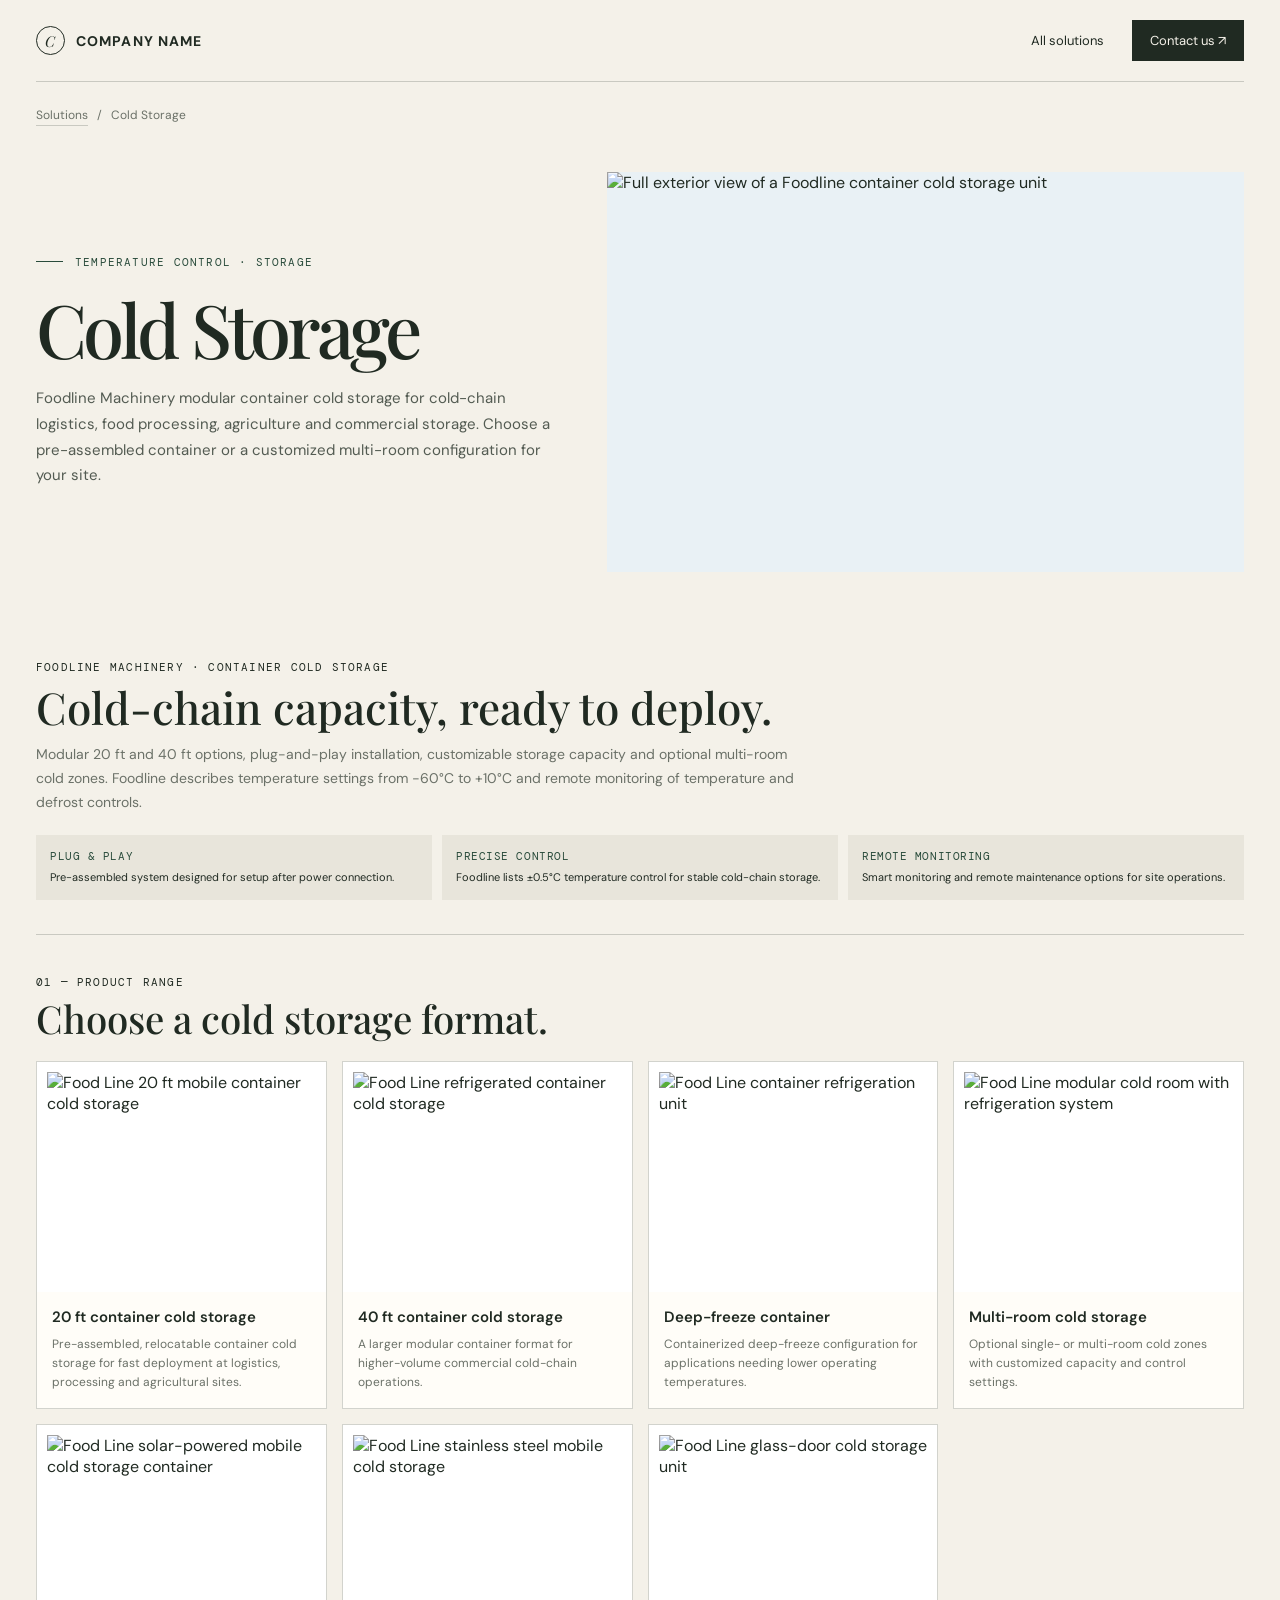
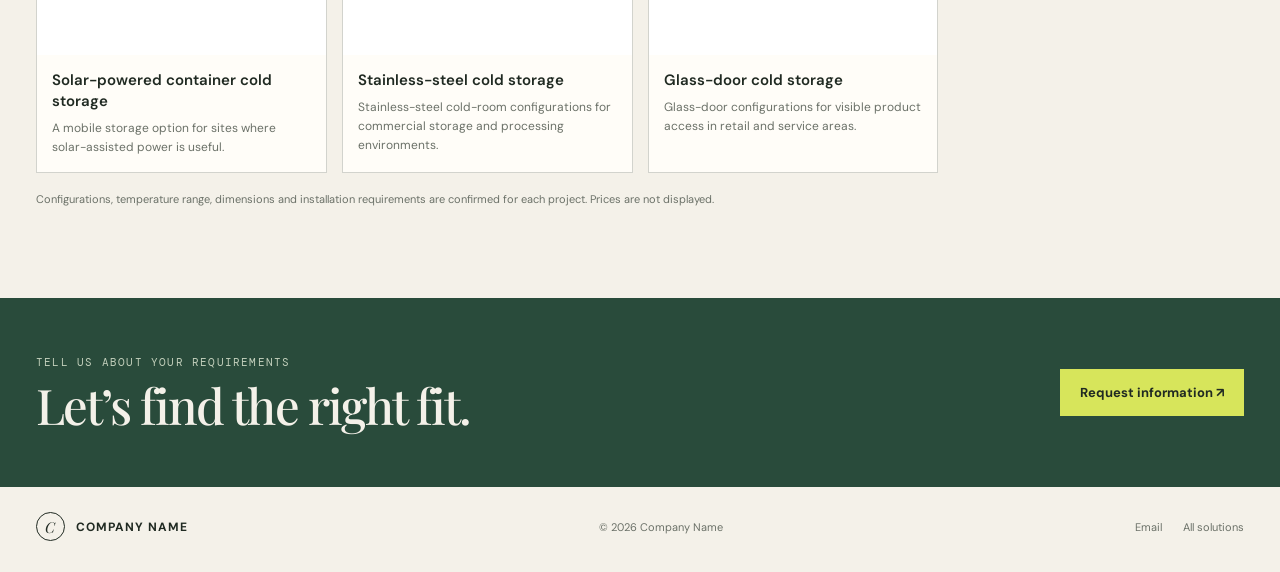
==== cold-storage.html @ f1d3298c "Publish services showcase site" ====
<!doctype html>
<html lang="en"><head><meta charset="utf-8"><meta name="viewport" content="width=device-width, initial-scale=1"><meta name="theme-color" content="#f4f1e9"><meta name="description" content="Cold Storage — Company Name."><title>Cold Storage — Company Name</title><link rel="preconnect" href="https://fonts.googleapis.com"><link rel="preconnect" href="https://fonts.gstatic.com" crossorigin><link href="https://fonts.googleapis.com/css2?family=DM+Mono:wght@400;500&family=DM+Sans:wght@400;500;600;700&family=Playfair+Display:ital,wght@0,500;0,600;1,500&display=swap" rel="stylesheet"><link rel="stylesheet" href="assets/site.css"><style>.cold-catalog{padding:8px 0 78px}.cold-intro{padding:18px 0 34px;border-bottom:1px solid var(--line)}.cold-intro h2{font:500 clamp(30px,3.5vw,44px)/1.1 var(--serif);margin:9px 0 12px}.cold-intro p{max-width:760px;font-size:14px;line-height:1.7;color:var(--muted);margin:0}.cold-features{display:grid;grid-template-columns:repeat(3,minmax(0,1fr));gap:10px;margin-top:20px}.cold-feature{background:#e8e5db;padding:14px;font-size:11px;line-height:1.55}.cold-feature strong{display:block;color:var(--green);font:11px var(--mono);letter-spacing:.05em;margin-bottom:6px}.cold-product-grid{display:grid;grid-template-columns:repeat(auto-fit,minmax(min(100%,250px),1fr));gap:15px;margin-top:22px}.cold-product{background:#fffdf8;border:1px solid var(--line);min-width:0;overflow:hidden}.cold-product img{display:block;width:100%;height:230px;object-fit:contain;padding:10px;background:#fff}.cold-product-copy{padding:15px}.cold-product h3{font:600 15px/1.4 var(--sans);margin:0 0 7px}.cold-product p{font-size:12px;line-height:1.6;color:var(--muted);margin:0}.cold-section-head{margin-top:40px}.cold-section-head h2{font:500 clamp(29px,3vw,40px)/1.1 var(--serif);margin:8px 0 0}.cold-note{font-size:11px;line-height:1.6;color:var(--muted);margin-top:18px}@media(max-width:760px){.cold-features{grid-template-columns:1fr}.cold-product-grid{grid-template-columns:repeat(2,minmax(0,1fr));gap:9px}.cold-product img{height:170px;padding:7px}.cold-product-copy{padding:10px}.cold-product h3{font-size:12px}.cold-product p{font-size:10px}}@media(max-width:390px){.cold-product-grid{grid-template-columns:1fr}.cold-product img{height:220px}}</style></head>
<body><header class="wrap topbar"><a class="brand" href="services.html"><span class="mark">C</span> Company Name</a><nav class="nav" aria-label="Main navigation"><a href="services.html#solutions">All solutions</a><a class="nav-cta" href="#contact">Contact us <span aria-hidden="true">↗</span></a></nav></header>
<main><div class="wrap breadcrumb"><a href="services.html#solutions">Solutions</a> &nbsp; / &nbsp; Cold Storage</div><section class="wrap hero"><div class="hero-copy"><div class="eyebrow mono">Temperature control · Storage</div><h1>Cold Storage</h1><p>Foodline Machinery modular container cold storage for cold-chain logistics, food processing, agriculture and commercial storage. Choose a pre-assembled container or a customized multi-room configuration for your site.</p></div><figure class="hero-image cold-storage-cover"><img src="https://www.foodlinecompany.com/uploadfile/202606/7aa28a1d95c6ade.webp" alt="Full exterior view of a Foodline container cold storage unit"></figure></section>
<section class="wrap cold-catalog"><section class="cold-intro"><div class="mono">Foodline Machinery · Container Cold Storage</div><h2>Cold-chain capacity, ready to deploy.</h2><p>Modular 20 ft and 40 ft options, plug-and-play installation, customizable storage capacity and optional multi-room cold zones. Foodline describes temperature settings from −60°C to +10°C and remote monitoring of temperature and defrost controls.</p><div class="cold-features"><div class="cold-feature"><strong>PLUG &amp; PLAY</strong>Pre-assembled system designed for setup after power connection.</div><div class="cold-feature"><strong>PRECISE CONTROL</strong>Foodline lists ±0.5°C temperature control for stable cold-chain storage.</div><div class="cold-feature"><strong>REMOTE MONITORING</strong>Smart monitoring and remote maintenance options for site operations.</div></div></section><section class="cold-section-head"><div class="mono">01 — Product range</div><h2>Choose a cold storage format.</h2></section><section class="cold-product-grid"><article class="cold-product"><img src="https://s.alicdn.com/@sc04/kf/H25639bb081f84e918c3d4fa679aabe7eg/Best-20ft-Mobile-Container-Solar-powered-Cold-Storage-Room-for-Fish-Meat-Vegetables-Ice-Storage-freezing-Equipment.jpg" alt="Food Line 20 ft mobile container cold storage" loading="lazy"><div class="cold-product-copy"><h3>20 ft container cold storage</h3><p>Pre-assembled, relocatable container cold storage for fast deployment at logistics, processing and agricultural sites.</p></div></article><article class="cold-product"><img src="https://s.alicdn.com/@sc04/kf/Sf76b5f9277cb416f9eb450a5716400c5O/Three-axle-Semi-trailer-Refrigerated-Truck-Side-sliding-Door-Refrigerated-Semi-trailer-Refrigerated-Trailers.jpg" alt="Food Line refrigerated container cold storage" loading="lazy"><div class="cold-product-copy"><h3>40 ft container cold storage</h3><p>A larger modular container format for higher-volume commercial cold-chain operations.</p></div></article><article class="cold-product"><img src="https://s.alicdn.com/@sc04/kf/He737c92656ce42fcad3e336edec739c5S/Cold-Storage-Room-for-Vegetable-and-Fruits-Supplier-Cold-Refrigeration-Freezer-Cooler-Price-Scallops-and-Fish-Fillet-Storage.jpg" alt="Food Line container refrigeration unit" loading="lazy"><div class="cold-product-copy"><h3>Deep-freeze container</h3><p>Containerized deep-freeze configuration for applications needing lower operating temperatures.</p></div></article><article class="cold-product"><img src="https://image.made-in-china.com/2f0j00ZBweLMnrpJbU/Commercial-Kitchen-Refrigerated-Cold-Room-for-Restaurant-Hotel-Use-Preservation-Cold-Room.webp" alt="Food Line modular cold room with refrigeration system" loading="lazy"><div class="cold-product-copy"><h3>Multi-room cold storage</h3><p>Optional single- or multi-room cold zones with customized capacity and control settings.</p></div></article><article class="cold-product"><img src="https://s.alicdn.com/@sc04/kf/H4be62ec6515447659d01e5286f500a234/Mini-Cold-Room-Storage-for-Tomatoes-on-Farm-Cooling-Mini-Cold-Room-Storage-for-Tomatoes-Drinks.jpg" alt="Food Line solar-powered mobile cold storage container" loading="lazy"><div class="cold-product-copy"><h3>Solar-powered container cold storage</h3><p>A mobile storage option for sites where solar-assisted power is useful.</p></div></article><article class="cold-product"><img src="https://s.alicdn.com/@sc04/kf/Hb106d6638d1f4157a41a22f40e947ba2a/Freezer-Container-20Ft-Cold-Storage-Room-for-Fish-Cold-Storage-Room-Price.jpg" alt="Food Line stainless steel mobile cold storage" loading="lazy"><div class="cold-product-copy"><h3>Stainless-steel cold storage</h3><p>Stainless-steel cold-room configurations for commercial storage and processing environments.</p></div></article><article class="cold-product"><img src="https://s.alicdn.com/@sc04/kf/Hcafb475a878040ad86badc2999f6ae04Y/Mini-Cold-Storage-Room-Meat-Storage-Cold-Room-Cold-Room-Storage-Fish-Cold-Room-for-Ice-Storage.jpg" alt="Food Line glass-door cold storage unit" loading="lazy"><div class="cold-product-copy"><h3>Glass-door cold storage</h3><p>Glass-door configurations for visible product access in retail and service areas.</p></div></article></section><p class="cold-note">Configurations, temperature range, dimensions and installation requirements are confirmed for each project. Prices are not displayed.</p></section>
<section class="contact" id="contact"><div class="wrap contact-inner"><div><div class="mono">Tell us about your requirements</div><h2>Let’s find the right fit.</h2></div><a class="contact-link" href="mailto:hello@example.com?subject=Cold%20Storage">Request information ↗</a></div></section></main>
<footer class="wrap footer"><a class="brand" href="services.html"><span class="mark">C</span> Company Name</a><span>© 2026 Company Name</span><div class="footer-links"><a href="mailto:hello@example.com">Email</a><a href="services.html#solutions">All solutions</a></div></footer></body></html>
---- assets/site.css ----
:root{--paper:#f4f1e9;--ink:#202a22;--muted:#6b7168;--green:#294b3b;--lime:#d7e55b;--line:rgba(32,42,34,.2);--serif:'Playfair Display',Georgia,serif;--sans:'DM Sans',Arial,sans-serif;--mono:'DM Mono',monospace}
    *{box-sizing:border-box}html{scroll-behavior:smooth}body{margin:0;background:var(--paper);color:var(--ink);font-family:var(--sans);-webkit-font-smoothing:antialiased}a{color:inherit;text-decoration:none}.wrap{width:min(1240px,calc(100% - 72px));margin:auto}.mono{font:11px var(--mono);letter-spacing:.11em;text-transform:uppercase}.topbar{height:82px;display:flex;align-items:center;justify-content:space-between;border-bottom:1px solid var(--line)}.brand{display:flex;align-items:center;gap:11px;font-size:14px;font-weight:700;letter-spacing:.08em;text-transform:uppercase}.mark{width:29px;height:29px;border:1px solid var(--ink);border-radius:50%;display:grid;place-items:center;font:15px var(--serif);font-style:italic}.nav{display:flex;gap:28px;align-items:center;font-size:13px}.nav a:hover{opacity:.62}.nav-cta{background:var(--ink);color:var(--paper);padding:12px 18px}.breadcrumb{padding:25px 0 0;font-size:12px;color:var(--muted)}.breadcrumb a{border-bottom:1px solid var(--line);padding-bottom:2px}.hero{display:grid;grid-template-columns:.9fr 1.1fr;gap:50px;align-items:center;padding:49px 0 62px}.hero-copy{max-width:530px}.eyebrow{display:flex;gap:12px;align-items:center;color:var(--green);margin-bottom:23px}.eyebrow:before{content:'';height:1px;width:27px;background:currentColor}.hero h1{font:500 clamp(44px,5.8vw,74px)/1 var(--serif);letter-spacing:-.05em;margin:0}.hero h1 em{color:var(--green);font-weight:500}.hero-copy p{font-size:15px;line-height:1.72;color:#535b52;margin:20px 0 0}.hero-image{margin:0;height:400px;overflow:hidden;position:relative;background:#d8d6c8}.hero-image img{width:100%;height:100%;object-fit:cover;display:block}.hero-image figcaption{position:absolute;right:13px;bottom:13px;background:rgba(32,42,34,.82);color:white;padding:8px 10px;font:10px var(--mono);letter-spacing:.07em;text-transform:uppercase}.range{padding:10px 0 85px}.range-head{display:flex;justify-content:space-between;align-items:end;border-bottom:1px solid var(--ink);padding-bottom:23px}.range-head h2{font:500 clamp(32px,4vw,50px)/1 var(--serif);letter-spacing:-.04em;margin:11px 0 0}.range-head p{font-size:13px;color:var(--muted);max-width:250px;line-height:1.55;margin:0 0 3px}.range-grid{display:grid;grid-template-columns:repeat(2,minmax(0,1fr));gap:18px;margin-top:22px}.range-card{background:#e8e5db;min-width:0}.range-card figure{height:280px;margin:0;overflow:hidden;background:#dedecf;position:relative}.range-card img{display:block;width:100%;height:100%;object-fit:cover;transition:transform .6s}.range-card:hover img{transform:scale(1.025)}.image-label{position:absolute;left:13px;bottom:13px;background:rgba(32,42,34,.82);color:white;padding:8px 10px;font:10px var(--mono);letter-spacing:.07em;text-transform:uppercase}.range-copy{padding:21px 23px 22px}.range-kicker{color:var(--green)}.range-copy h3{font:500 27px/1.1 var(--serif);margin:12px 0 8px;letter-spacing:-.025em}.range-copy>p{font-size:13px;line-height:1.55;color:var(--muted);margin:0 0 15px}.range-card details{border-top:1px solid var(--line);padding-top:13px}.range-card summary{list-style:none;cursor:pointer;display:flex;align-items:center;justify-content:space-between;font-size:12px;font-weight:700}.range-card summary::-webkit-details-marker{display:none}.range-card summary:after{content:'+';font:20px var(--sans);color:var(--green)}.range-card details[open] summary:after{content:'−'}.range-card ul{margin:15px 0 0;padding:0;list-style:none;display:grid;gap:9px}.range-card li{font-size:13px;line-height:1.5;color:#535b52;padding-left:15px;position:relative}.range-card li:before{content:'↗';position:absolute;left:0;color:#718e75;font-size:11px}.image-note{font-size:11px;line-height:1.5;color:var(--muted);margin:21px 0 0}.contact{background:var(--green);color:var(--paper);padding:57px 0}.contact-inner{display:flex;align-items:center;justify-content:space-between;gap:32px}.contact h2{font:500 clamp(32px,4vw,49px)/1.05 var(--serif);margin:10px 0 0;letter-spacing:-.04em}.contact .mono{color:#c2cfbb}.contact-link{background:var(--lime);color:var(--ink);padding:15px 20px;font-size:13px;font-weight:700;white-space:nowrap}.footer{padding:25px 0 31px;display:flex;justify-content:space-between;gap:20px;align-items:center;color:var(--muted);font-size:11px}.footer .brand{color:var(--ink);font-size:12px}.footer-links{display:flex;gap:21px}.footer-links a:hover{color:var(--ink)}
    @media(max-width:760px){.wrap{width:min(100% - 40px,600px)}.topbar{height:70px}.nav{gap:12px}.nav a:first-child{display:none}.nav-cta{padding:10px 12px}.breadcrumb{padding-top:19px}.hero{grid-template-columns:1fr;gap:25px;padding:37px 0 43px}.hero h1{font-size:clamp(44px,11vw,67px)}.hero-image{height:280px}.range{padding-bottom:60px}.range-head{align-items:start;gap:15px;flex-direction:column}.range-grid{grid-template-columns:1fr;gap:14px}.range-card figure{height:250px}.range-copy{padding:19px}.contact-inner{align-items:start;flex-direction:column}.footer{align-items:start;flex-wrap:wrap}.footer-links{order:3;width:100%;padding-top:6px}}
    @media(prefers-reduced-motion:reduce){html{scroll-behavior:auto}*{transition:none!important}}
  
.home-hero{grid-template-columns:1.12fr .88fr;padding-top:76px;padding-bottom:67px}.home-hero .hero-copy{max-width:690px}.home-hero h1{font-size:clamp(48px,6.3vw,84px)}.home-note{background:var(--green);color:var(--paper);padding:31px 34px;min-height:235px;display:flex;flex-direction:column;justify-content:space-between}.home-note .mono{color:#c2cfbb}.home-note p{font:500 clamp(25px,3vw,38px)/1.15 var(--serif);margin:29px 0 0;letter-spacing:-.025em}.home-solutions{padding-top:4px}.solution-grid{display:grid;grid-template-columns:repeat(3,minmax(0,1fr));gap:16px;margin-top:22px}.solution-card{background:#e8e5db;display:flex;flex-direction:column;min-width:0;transition:transform .2s,background .2s}.solution-card:hover{transform:translateY(-2px);background:#e0dfd4}.solution-card figure{height:210px;margin:0;overflow:hidden;position:relative;background:#d8d6c8}.solution-card img{width:100%;height:100%;object-fit:cover;display:block;transition:transform .5s}.solution-card:hover img{transform:scale(1.025)}.solution-card figcaption{position:absolute;left:12px;bottom:12px;background:rgba(32,42,34,.82);color:white;padding:8px 10px;font:10px var(--mono);letter-spacing:.07em;text-transform:uppercase}.solution-copy{padding:19px 20px 21px}.solution-copy .mono{color:var(--green)}.solution-copy h3{font:500 24px/1.1 var(--serif);margin:11px 0 8px;letter-spacing:-.02em}.solution-copy p{font-size:13px;line-height:1.55;color:var(--muted);margin:0}.solution-link{margin-top:15px;display:inline-flex;gap:8px;font-size:12px;font-weight:700}.solution-link span{font-size:16px}.home-footer-note{font-size:11px;color:var(--muted);line-height:1.5;margin-top:17px}.detail-grid{display:grid;grid-template-columns:repeat(2,minmax(0,1fr));gap:16px;margin-top:22px}.detail-card{background:#e8e5db;padding:24px;min-width:0}.detail-card .mono{color:var(--green)}.detail-card h3{font:500 27px/1.1 var(--serif);margin:14px 0 9px;letter-spacing:-.02em}.detail-card>p{font-size:13px;line-height:1.6;color:var(--muted);margin:0 0 16px}.detail-card details{border-top:1px solid var(--line);padding-top:13px}.detail-card summary{list-style:none;cursor:pointer;display:flex;align-items:center;justify-content:space-between;font-size:12px;font-weight:700}.detail-card summary::-webkit-details-marker{display:none}.detail-card summary:after{content:'+';font:20px var(--sans);color:var(--green)}.detail-card details[open] summary:after{content:'−'}.detail-card ul{margin:14px 0 0;padding:0;list-style:none;display:grid;gap:8px}.detail-card li{font-size:13px;line-height:1.5;color:#535b52;padding-left:15px;position:relative}.detail-card li:before{content:'↗';position:absolute;left:0;color:#718e75;font-size:11px}.subpage-note{font-size:11px;color:var(--muted);line-height:1.5;margin:18px 0 0}
@media(max-width:760px){.home-hero{grid-template-columns:1fr;gap:25px;padding:48px 0}.home-note{min-height:180px;padding:24px}.home-note p{margin-top:18px}.solution-grid,.detail-grid{grid-template-columns:1fr;gap:13px}.solution-card figure{height:220px}.detail-card{padding:20px}}

.product-collection{margin-top:20px;border-top:1px solid var(--line);padding-top:14px}.product-collection>summary,.product-subgroup>summary{cursor:pointer;list-style:none;font-size:12px;font-weight:700;display:flex;justify-content:space-between;gap:12px;align-items:center}.product-collection>summary::-webkit-details-marker,.product-subgroup>summary::-webkit-details-marker{display:none}.product-collection>summary:after,.product-subgroup>summary:after{content:'+';font-size:17px;font-weight:400;color:var(--green)}.product-collection[open]>summary:after,.product-subgroup[open]>summary:after{content:'−'}.product-subgroups{padding-top:10px}.product-subgroup{border-top:1px solid var(--line);padding:12px 0}.product-subgroup summary span{margin-left:auto;color:var(--muted);font-size:10px;font-weight:500}.product-gallery{display:grid;grid-template-columns:repeat(auto-fill,minmax(128px,1fr));gap:10px;padding:14px 0 4px}.product-tile{display:flex;flex-direction:column;gap:6px;background:#fffdf8;border:1px solid var(--line);padding:8px;min-width:0}.product-tile img{width:100%;aspect-ratio:1/1;object-fit:contain;background:#fff;mix-blend-mode:multiply}.product-tile span{font-size:10px;line-height:1.35;font-weight:700}.product-tile small{font-size:9px;color:var(--muted)}.supplier-credit{font-size:10px;line-height:1.6;color:var(--muted);margin:12px 0 0}.supplier-credit a{text-decoration:underline}.detail-card>details:not(.product-collection){display:none!important}@media(max-width:600px){.product-gallery{grid-template-columns:repeat(2,minmax(0,1fr))}.product-tile{padding:6px}}

.hotel-range-details{margin-top:18px;border-top:1px solid var(--line);padding-top:12px}.hotel-range-details>summary{cursor:pointer;list-style:none;font-size:12px;font-weight:700;display:flex;justify-content:space-between;align-items:center;gap:12px}.hotel-range-details>summary::-webkit-details-marker{display:none}.hotel-range-details>summary:after{content:'+';font-size:18px;font-weight:400;color:var(--green)}.hotel-range-details[open]>summary:after{content:'−'}.hotel-product-grid{display:grid;grid-template-columns:repeat(2,minmax(0,1fr));gap:12px;margin-top:14px}.hotel-product{background:#fffdf8;border:1px solid var(--line);min-width:0}.hotel-product-image{display:block;width:100%;height:180px;object-fit:cover;background-color:#f5f1e9}.hotel-product-image.contact-crop{background-image:var(--contact-image);background-size:300% 200%;background-position:var(--crop-x) var(--crop-y);background-repeat:no-repeat}.hotel-product-copy{padding:12px}.hotel-product-copy h4{font:600 14px/1.3 var(--sans);margin:0 0 6px}.hotel-product-copy p{font-size:11px;line-height:1.55;color:var(--muted);margin:0 0 8px}.hotel-product-copy small{display:block;font-size:9px;color:var(--muted)}.hotel-product-source{display:inline-block;margin-top:7px;font-size:10px;text-decoration:underline;color:var(--green)}@media(max-width:680px){.hotel-product-grid{grid-template-columns:1fr}.hotel-product-image{height:210px}}

.hotel-catalog .range-head{margin-bottom:24px}.hotel-catalog-grid{display:grid;gap:18px}.hotel-catalog-grid--furniture{grid-template-columns:repeat(2,minmax(0,1fr))}.hotel-catalog-grid--supplies{grid-template-columns:repeat(4,minmax(0,1fr))}.hotel-catalog-grid--other{grid-template-columns:repeat(3,minmax(0,1fr))}.hotel-subhead{margin-top:68px}.hotel-catalog-card{background:#fffdf8;border:1px solid var(--line);min-width:0}.hotel-card-photos{display:grid;grid-template-columns:repeat(auto-fit,minmax(0,1fr));gap:1px;background:var(--line)}.hotel-photo{margin:0;min-width:0;background:#f8f6f0;display:flex;flex-direction:column}.hotel-photo-img{width:100%;height:230px;display:block;object-fit:contain;background:#fff}.hotel-photo-scene{object-fit:cover}.hotel-photo figcaption{font-size:9px;color:var(--muted);padding:6px 9px;background:#fffdf8}.hotel-photo figcaption a{text-decoration:underline}.hotel-catalog-copy{padding:17px}.hotel-catalog-copy h3{font:500 20px/1.15 var(--serif);margin:0 0 8px}.hotel-catalog-copy p{font-size:12px;line-height:1.6;color:var(--muted);margin:0}.hotel-catalog-grid--supplies .hotel-photo-img{height:200px}.hotel-catalog-grid--other .hotel-photo-img{height:220px}.hotel-catalog-grid--other .hotel-card-photos{grid-template-columns:repeat(auto-fit,minmax(0,1fr))}@media(max-width:900px){.hotel-catalog-grid--supplies{grid-template-columns:repeat(2,minmax(0,1fr))}.hotel-catalog-grid--other{grid-template-columns:repeat(2,minmax(0,1fr))}}@media(max-width:620px){.hotel-catalog-grid--furniture,.hotel-catalog-grid--supplies,.hotel-catalog-grid--other{grid-template-columns:1fr}.hotel-subhead{margin-top:48px}.hotel-photo-img{height:240px}.hotel-catalog-copy{padding:15px}}

.hotel-catalog-grid--other .hotel-photo-img{height:200px}.hotel-catalog-grid--other .hotel-card-photos{grid-template-columns:repeat(2,minmax(0,1fr))}.hotel-catalog-grid--other .hotel-photo:only-child{grid-column:1/-1}.hotel-catalog-grid--other .hotel-photo:only-child .hotel-photo-img{height:260px}

.hotel-range-product-grid{display:grid;grid-template-columns:repeat(2,minmax(0,1fr));gap:10px;padding-top:13px}.hotel-range-item{border:1px solid var(--line);background:#fffdf8;min-width:0}.hotel-item-photo{display:block;width:100%;height:165px;object-fit:contain;background:#fff}.hotel-item-photo--scene{object-fit:cover}.hotel-range-item-copy{padding:10px}.hotel-range-item-copy h4{font:600 12px/1.35 var(--sans);margin:0 0 5px}.hotel-range-item-copy p{font-size:10px;line-height:1.5;color:var(--muted);margin:0 0 7px}.hotel-range-item-copy a,.product-source-note{font-size:9px;color:var(--green);text-decoration:underline}.product-source-note{margin:10px 0 0;color:var(--muted);text-decoration:none}.hotel-range-details{margin-top:14px;border-top:1px solid var(--line);padding-top:11px}.hotel-range-details>summary{cursor:pointer;list-style:none;font-size:11px;font-weight:700;display:flex;justify-content:space-between;align-items:center}.hotel-range-details>summary::-webkit-details-marker{display:none}.hotel-range-details>summary:after{content:'+';font-size:17px;font-weight:400;color:var(--green)}.hotel-range-details[open]>summary:after{content:'−'}@media(max-width:600px){.hotel-range-product-grid{grid-template-columns:1fr}.hotel-item-photo{height:220px}}

/* Hotel page refinements: consistent image framing and safe text wrapping. */
.hotel-range-product-grid{grid-template-columns:repeat(auto-fit,minmax(min(100%,230px),1fr));gap:14px;align-items:stretch}
.hotel-range-item{display:flex;flex-direction:column;overflow:hidden;border-radius:2px}
.hotel-item-photo{height:190px;object-fit:contain;object-position:center;background:#f8f7f3;padding:10px}
.hotel-item-photo--scene{object-fit:cover;padding:0;object-position:center}
.hotel-range-item-copy{flex:1;padding:14px;min-width:0;overflow-wrap:anywhere}
.hotel-range-item-copy h4{font-size:13px;line-height:1.4;overflow-wrap:anywhere;hyphens:auto}
.hotel-range-item-copy p{font-size:11px;line-height:1.6}
.hotel-range-item-copy a{display:inline-block;line-height:1.5;overflow-wrap:anywhere}
.hotel-range-details>summary{min-width:0;line-height:1.5;gap:10px;overflow-wrap:anywhere}
.range-copy h3,.range-copy>p{overflow-wrap:anywhere}
.range-card figure>img{object-position:center}
@media(max-width:600px){.hotel-range-product-grid{grid-template-columns:repeat(2,minmax(0,1fr));gap:9px}.hotel-item-photo{height:150px;padding:7px}.hotel-item-photo--scene{padding:0}.hotel-range-item-copy{padding:10px}.hotel-range-item-copy h4{font-size:12px}.hotel-range-item-copy p{font-size:10px}.hotel-range-item-copy a{font-size:9px}}
@media(max-width:390px){.hotel-range-product-grid{grid-template-columns:1fr}.hotel-item-photo{height:210px}}

.category-link{display:flex;justify-content:space-between;align-items:center;border-top:1px solid var(--line);padding-top:13px;font-size:12px;font-weight:700;color:var(--green)}.category-link span{font-size:17px;font-weight:400}.category-link:hover{text-decoration:underline}

/* Intelligent vending category page */
.vending-hero{padding-top:44px;padding-bottom:44px}.vending-hero-layout{display:grid;grid-template-columns:1fr .9fr;gap:48px;align-items:center;margin-top:30px}.vending-hero h1{font:500 clamp(42px,6vw,76px)/.99 var(--serif);letter-spacing:-.035em;margin:14px 0 20px}.vending-hero h1 em{color:var(--green)}.vending-hero-layout>div>p{max-width:560px;color:var(--muted);line-height:1.75}.vending-hero-image{margin:0;background:#fff;border:1px solid var(--line);padding:12px}.vending-hero-image img{display:block;width:100%;height:350px;object-fit:contain;background:#f8f7f3}.vending-hero-image figcaption{font-size:10px;color:var(--muted);padding:10px 4px 2px}.vending-catalog{padding-top:48px;padding-bottom:80px}.vending-grid{display:grid;grid-template-columns:repeat(3,minmax(0,1fr));gap:18px}.vending-card{min-width:0;background:#fffdf8;border:1px solid var(--line);display:flex;flex-direction:column}.vending-card figure{margin:0;background:#f8f7f3;border-bottom:1px solid var(--line);padding:12px}.vending-card figure img{width:100%;height:245px;display:block;object-fit:contain;background:#fff}.vending-copy{padding:18px;flex:1}.vending-copy .mono{color:var(--green);font-size:9px;letter-spacing:.08em}.vending-copy h3{font:500 22px/1.15 var(--serif);margin:10px 0}.vending-copy p,.vending-copy li{font-size:12px;line-height:1.65;color:var(--muted)}.vending-copy p{margin:0}.vending-copy ul{padding-left:18px;margin:10px 0 0}.vending-note{margin-top:22px;color:var(--muted);font-size:11px}@media(max-width:900px){.vending-grid{grid-template-columns:repeat(2,minmax(0,1fr))}.vending-hero-layout{gap:26px}}@media(max-width:620px){.vending-hero-layout{grid-template-columns:1fr;gap:25px}.vending-hero-image img{height:260px}.vending-grid{grid-template-columns:1fr}.vending-card figure img{height:230px}.vending-catalog{padding-top:32px;padding-bottom:55px}}

/* Hide supplier logo blocks in Foodline product photography. */
.vending-hero-image,.vending-card figure{position:relative}
.vending-hero-image::after,.vending-card:nth-child(3) figure::after,.vending-card:nth-child(4) figure::after,.vending-card:nth-child(5) figure::after{content:"";position:absolute;z-index:2;top:10px;left:10px;width:142px;height:52px;background:#fff;pointer-events:none}
@media(max-width:620px){.vending-hero-image::after,.vending-card:nth-child(3) figure::after,.vending-card:nth-child(4) figure::after,.vending-card:nth-child(5) figure::after{width:125px;height:44px}}

/* Cover the flower-vending supplier mark in both the catalogue and home category tile. */
.vending-card:nth-child(3) figure::after{left:10px;top:10px;width:190px;height:66px}
.solution-card[href="intelligent-vending.html"] figure{position:relative}
.solution-card[href="intelligent-vending.html"] figure::after{content:"";position:absolute;z-index:2;left:10px;top:10px;width:165px;height:58px;background:#fff;pointer-events:none}

/* The supplied dog-wash photo is clean; remove logo masks from its hero and overview tile. */
.vending-hero-image::after,.solution-card[href="intelligent-vending.html"] figure::after{display:none}

/* Keep the complete Foodline cold-storage container visible in both covers. */
.cold-storage-cover{height:400px;background:#e9f1f5}
.cold-storage-cover img{object-fit:contain;background:#e9f1f5}
.solution-card[href="cold-storage.html"] figure{background:#e9f1f5}
.solution-card[href="cold-storage.html"] img{object-fit:contain}
@media(max-width:760px){.cold-storage-cover{height:280px}}


/* Hotel product sheets are rendered as nested image elements for dependable local display. */
.hotel-item-photo.hotel-generated-photo{position:relative;display:block;box-sizing:border-box;width:100%;height:auto!important;aspect-ratio:1;flex:0 0 auto;overflow:hidden;object-fit:initial;padding:0!important;background-color:#f5f2ec}
.hotel-generated-photo--furniture{aspect-ratio:3/2}
.hotel-generated-photo--room{aspect-ratio:2/1}
.hotel-sheet-crop{position:absolute!important;display:block!important;max-width:none!important;object-fit:fill!important;margin:0!important;padding:0!important}
.hotel-item-photo.hotel-accessory-photo{display:block;width:100%;height:auto!important;aspect-ratio:1;object-fit:cover;padding:0;background:#f5f2ec}
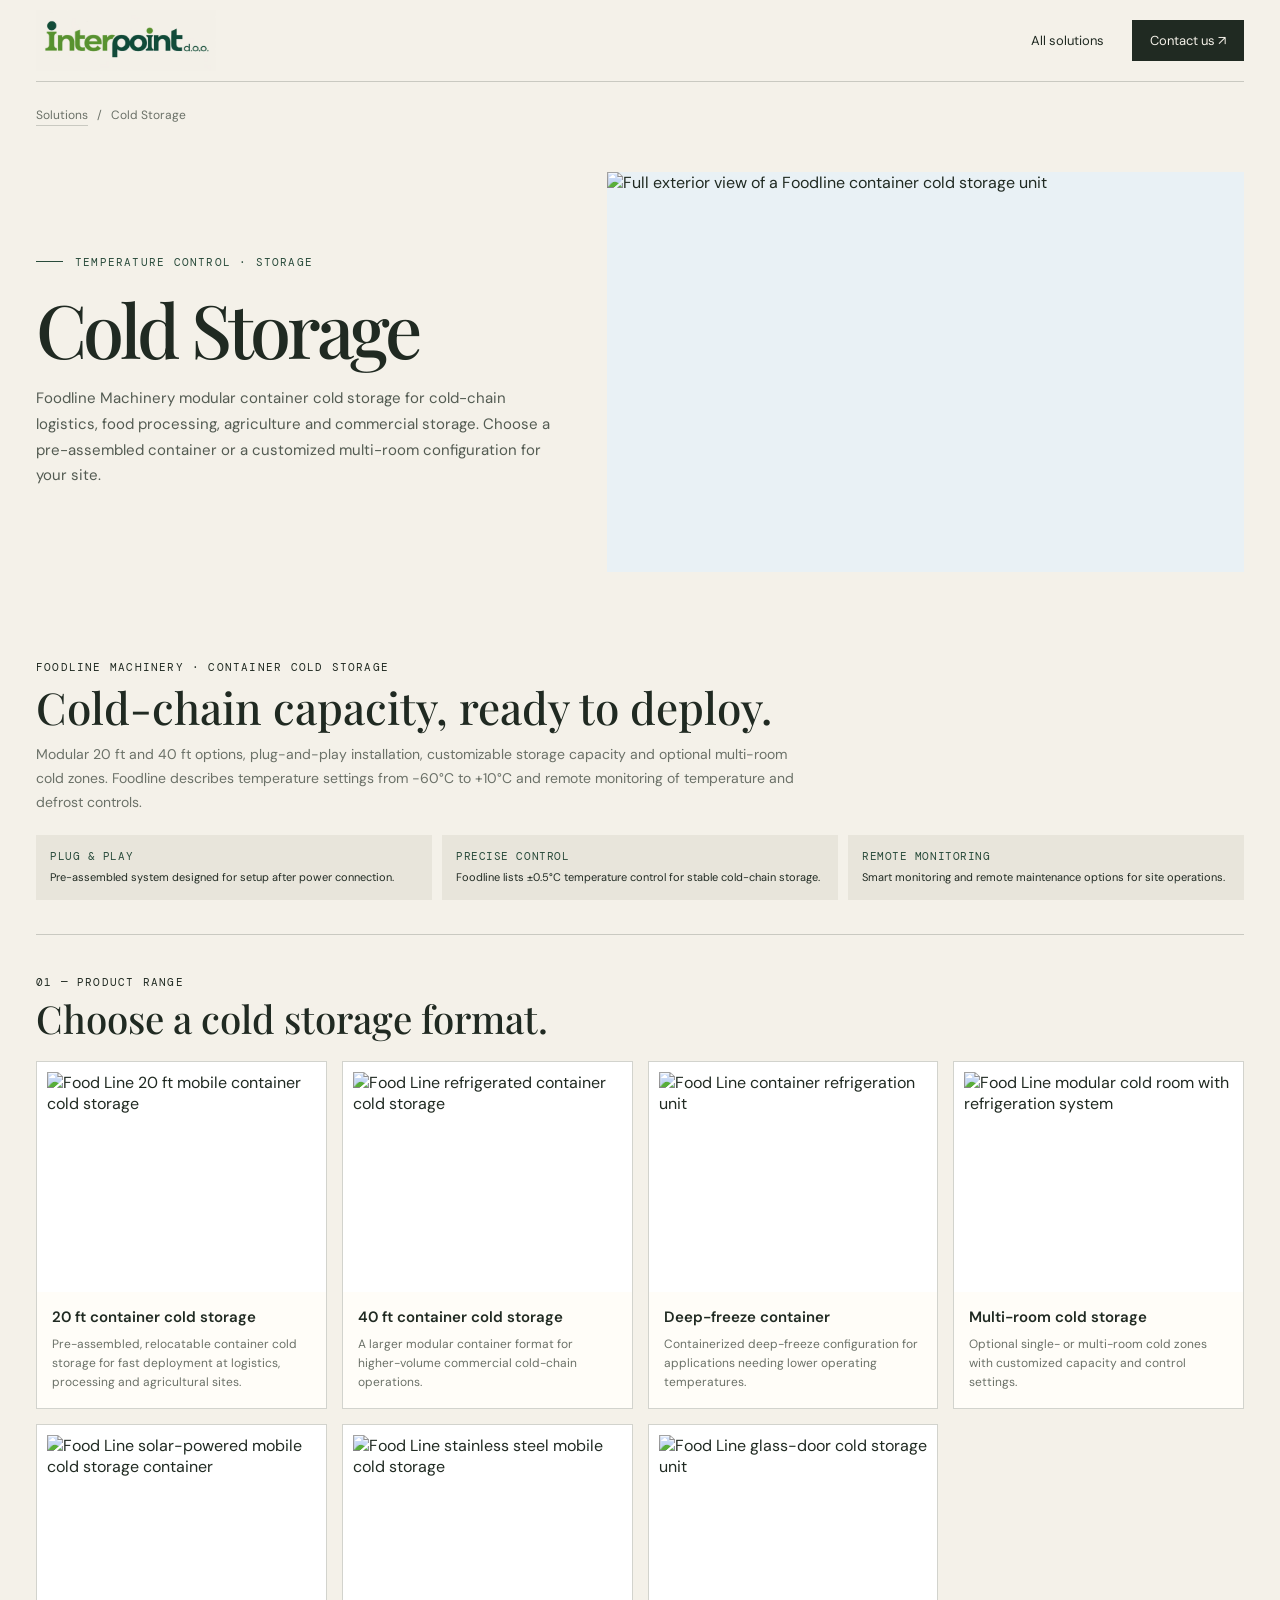
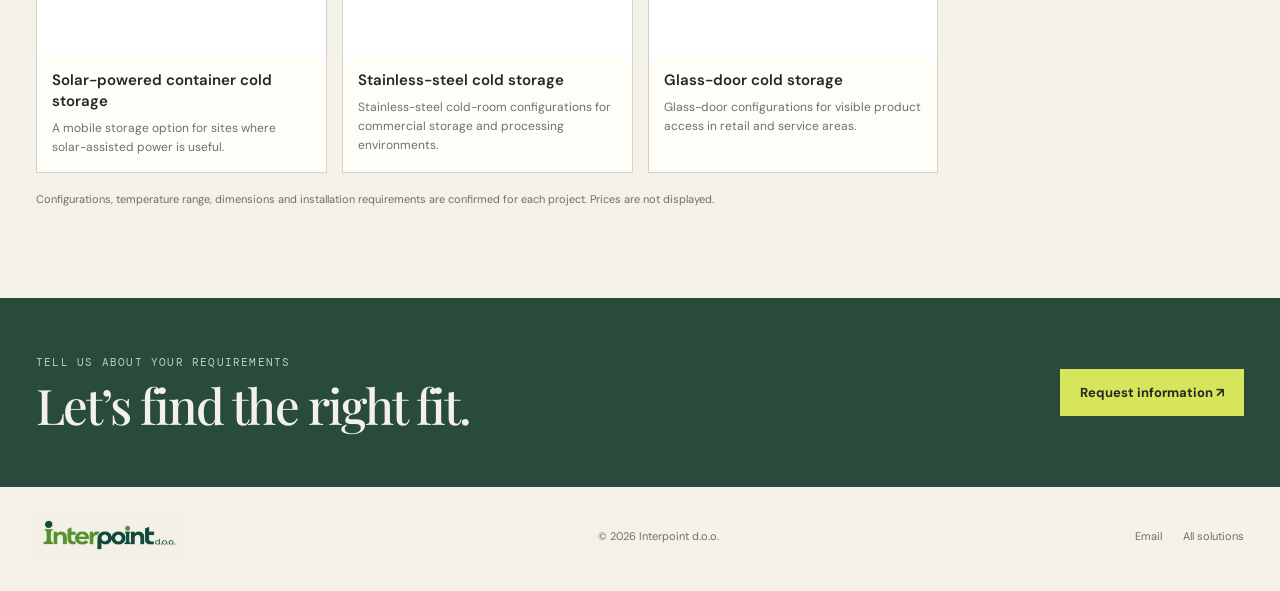
==== commit 17429ed5: "Add Interpoint logo to site" ====
--- a/cold-storage.html
+++ b/cold-storage.html
@@ -1,7 +1,7 @@
-<!doctype html>
-<html lang="en"><head><meta charset="utf-8"><meta name="viewport" content="width=device-width, initial-scale=1"><meta name="theme-color" content="#f4f1e9"><meta name="description" content="Cold Storage — Company Name."><title>Cold Storage — Company Name</title><link rel="preconnect" href="https://fonts.googleapis.com"><link rel="preconnect" href="https://fonts.gstatic.com" crossorigin><link href="https://fonts.googleapis.com/css2?family=DM+Mono:wght@400;500&family=DM+Sans:wght@400;500;600;700&family=Playfair+Display:ital,wght@0,500;0,600;1,500&display=swap" rel="stylesheet"><link rel="stylesheet" href="assets/site.css"><style>.cold-catalog{padding:8px 0 78px}.cold-intro{padding:18px 0 34px;border-bottom:1px solid var(--line)}.cold-intro h2{font:500 clamp(30px,3.5vw,44px)/1.1 var(--serif);margin:9px 0 12px}.cold-intro p{max-width:760px;font-size:14px;line-height:1.7;color:var(--muted);margin:0}.cold-features{display:grid;grid-template-columns:repeat(3,minmax(0,1fr));gap:10px;margin-top:20px}.cold-feature{background:#e8e5db;padding:14px;font-size:11px;line-height:1.55}.cold-feature strong{display:block;color:var(--green);font:11px var(--mono);letter-spacing:.05em;margin-bottom:6px}.cold-product-grid{display:grid;grid-template-columns:repeat(auto-fit,minmax(min(100%,250px),1fr));gap:15px;margin-top:22px}.cold-product{background:#fffdf8;border:1px solid var(--line);min-width:0;overflow:hidden}.cold-product img{display:block;width:100%;height:230px;object-fit:contain;padding:10px;background:#fff}.cold-product-copy{padding:15px}.cold-product h3{font:600 15px/1.4 var(--sans);margin:0 0 7px}.cold-product p{font-size:12px;line-height:1.6;color:var(--muted);margin:0}.cold-section-head{margin-top:40px}.cold-section-head h2{font:500 clamp(29px,3vw,40px)/1.1 var(--serif);margin:8px 0 0}.cold-note{font-size:11px;line-height:1.6;color:var(--muted);margin-top:18px}@media(max-width:760px){.cold-features{grid-template-columns:1fr}.cold-product-grid{grid-template-columns:repeat(2,minmax(0,1fr));gap:9px}.cold-product img{height:170px;padding:7px}.cold-product-copy{padding:10px}.cold-product h3{font-size:12px}.cold-product p{font-size:10px}}@media(max-width:390px){.cold-product-grid{grid-template-columns:1fr}.cold-product img{height:220px}}</style></head>
-<body><header class="wrap topbar"><a class="brand" href="services.html"><span class="mark">C</span> Company Name</a><nav class="nav" aria-label="Main navigation"><a href="services.html#solutions">All solutions</a><a class="nav-cta" href="#contact">Contact us <span aria-hidden="true">↗</span></a></nav></header>
-<main><div class="wrap breadcrumb"><a href="services.html#solutions">Solutions</a> &nbsp; / &nbsp; Cold Storage</div><section class="wrap hero"><div class="hero-copy"><div class="eyebrow mono">Temperature control · Storage</div><h1>Cold Storage</h1><p>Foodline Machinery modular container cold storage for cold-chain logistics, food processing, agriculture and commercial storage. Choose a pre-assembled container or a customized multi-room configuration for your site.</p></div><figure class="hero-image cold-storage-cover"><img src="https://www.foodlinecompany.com/uploadfile/202606/7aa28a1d95c6ade.webp" alt="Full exterior view of a Foodline container cold storage unit"></figure></section>
+<!doctype html>
+<html lang="en"><head><meta charset="utf-8"><meta name="viewport" content="width=device-width, initial-scale=1"><meta name="theme-color" content="#f4f1e9"><meta name="description" content="Cold Storage — Interpoint d.o.o."><title>Cold Storage — Interpoint d.o.o.</title><link rel="preconnect" href="https://fonts.googleapis.com"><link rel="preconnect" href="https://fonts.gstatic.com" crossorigin><link href="https://fonts.googleapis.com/css2?family=DM+Mono:wght@400;500&family=DM+Sans:wght@400;500;600;700&family=Playfair+Display:ital,wght@0,500;0,600;1,500&display=swap" rel="stylesheet"><link rel="stylesheet" href="assets/site.css"><style>.cold-catalog{padding:8px 0 78px}.cold-intro{padding:18px 0 34px;border-bottom:1px solid var(--line)}.cold-intro h2{font:500 clamp(30px,3.5vw,44px)/1.1 var(--serif);margin:9px 0 12px}.cold-intro p{max-width:760px;font-size:14px;line-height:1.7;color:var(--muted);margin:0}.cold-features{display:grid;grid-template-columns:repeat(3,minmax(0,1fr));gap:10px;margin-top:20px}.cold-feature{background:#e8e5db;padding:14px;font-size:11px;line-height:1.55}.cold-feature strong{display:block;color:var(--green);font:11px var(--mono);letter-spacing:.05em;margin-bottom:6px}.cold-product-grid{display:grid;grid-template-columns:repeat(auto-fit,minmax(min(100%,250px),1fr));gap:15px;margin-top:22px}.cold-product{background:#fffdf8;border:1px solid var(--line);min-width:0;overflow:hidden}.cold-product img{display:block;width:100%;height:230px;object-fit:contain;padding:10px;background:#fff}.cold-product-copy{padding:15px}.cold-product h3{font:600 15px/1.4 var(--sans);margin:0 0 7px}.cold-product p{font-size:12px;line-height:1.6;color:var(--muted);margin:0}.cold-section-head{margin-top:40px}.cold-section-head h2{font:500 clamp(29px,3vw,40px)/1.1 var(--serif);margin:8px 0 0}.cold-note{font-size:11px;line-height:1.6;color:var(--muted);margin-top:18px}@media(max-width:760px){.cold-features{grid-template-columns:1fr}.cold-product-grid{grid-template-columns:repeat(2,minmax(0,1fr));gap:9px}.cold-product img{height:170px;padding:7px}.cold-product-copy{padding:10px}.cold-product h3{font-size:12px}.cold-product p{font-size:10px}}@media(max-width:390px){.cold-product-grid{grid-template-columns:1fr}.cold-product img{height:220px}}</style></head>
+<body><header class="wrap topbar"><a class="brand" href="services.html" aria-label="Interpoint d.o.o. home"><img class="brand-logo" src="assets/interpoint-logo.jpg" alt="Interpoint d.o.o."></a><nav class="nav" aria-label="Main navigation"><a href="services.html#solutions">All solutions</a><a class="nav-cta" href="#contact">Contact us <span aria-hidden="true">↗</span></a></nav></header>
+<main><div class="wrap breadcrumb"><a href="services.html#solutions">Solutions</a> &nbsp; / &nbsp; Cold Storage</div><section class="wrap hero"><div class="hero-copy"><div class="eyebrow mono">Temperature control · Storage</div><h1>Cold Storage</h1><p>Foodline Machinery modular container cold storage for cold-chain logistics, food processing, agriculture and commercial storage. Choose a pre-assembled container or a customized multi-room configuration for your site.</p></div><figure class="hero-image cold-storage-cover"><img src="https://www.foodlinecompany.com/uploadfile/202606/7aa28a1d95c6ade.webp" alt="Full exterior view of a Foodline container cold storage unit"></figure></section>
 <section class="wrap cold-catalog"><section class="cold-intro"><div class="mono">Foodline Machinery · Container Cold Storage</div><h2>Cold-chain capacity, ready to deploy.</h2><p>Modular 20 ft and 40 ft options, plug-and-play installation, customizable storage capacity and optional multi-room cold zones. Foodline describes temperature settings from −60°C to +10°C and remote monitoring of temperature and defrost controls.</p><div class="cold-features"><div class="cold-feature"><strong>PLUG &amp; PLAY</strong>Pre-assembled system designed for setup after power connection.</div><div class="cold-feature"><strong>PRECISE CONTROL</strong>Foodline lists ±0.5°C temperature control for stable cold-chain storage.</div><div class="cold-feature"><strong>REMOTE MONITORING</strong>Smart monitoring and remote maintenance options for site operations.</div></div></section><section class="cold-section-head"><div class="mono">01 — Product range</div><h2>Choose a cold storage format.</h2></section><section class="cold-product-grid"><article class="cold-product"><img src="https://s.alicdn.com/@sc04/kf/H25639bb081f84e918c3d4fa679aabe7eg/Best-20ft-Mobile-Container-Solar-powered-Cold-Storage-Room-for-Fish-Meat-Vegetables-Ice-Storage-freezing-Equipment.jpg" alt="Food Line 20 ft mobile container cold storage" loading="lazy"><div class="cold-product-copy"><h3>20 ft container cold storage</h3><p>Pre-assembled, relocatable container cold storage for fast deployment at logistics, processing and agricultural sites.</p></div></article><article class="cold-product"><img src="https://s.alicdn.com/@sc04/kf/Sf76b5f9277cb416f9eb450a5716400c5O/Three-axle-Semi-trailer-Refrigerated-Truck-Side-sliding-Door-Refrigerated-Semi-trailer-Refrigerated-Trailers.jpg" alt="Food Line refrigerated container cold storage" loading="lazy"><div class="cold-product-copy"><h3>40 ft container cold storage</h3><p>A larger modular container format for higher-volume commercial cold-chain operations.</p></div></article><article class="cold-product"><img src="https://s.alicdn.com/@sc04/kf/He737c92656ce42fcad3e336edec739c5S/Cold-Storage-Room-for-Vegetable-and-Fruits-Supplier-Cold-Refrigeration-Freezer-Cooler-Price-Scallops-and-Fish-Fillet-Storage.jpg" alt="Food Line container refrigeration unit" loading="lazy"><div class="cold-product-copy"><h3>Deep-freeze container</h3><p>Containerized deep-freeze configuration for applications needing lower operating temperatures.</p></div></article><article class="cold-product"><img src="https://image.made-in-china.com/2f0j00ZBweLMnrpJbU/Commercial-Kitchen-Refrigerated-Cold-Room-for-Restaurant-Hotel-Use-Preservation-Cold-Room.webp" alt="Food Line modular cold room with refrigeration system" loading="lazy"><div class="cold-product-copy"><h3>Multi-room cold storage</h3><p>Optional single- or multi-room cold zones with customized capacity and control settings.</p></div></article><article class="cold-product"><img src="https://s.alicdn.com/@sc04/kf/H4be62ec6515447659d01e5286f500a234/Mini-Cold-Room-Storage-for-Tomatoes-on-Farm-Cooling-Mini-Cold-Room-Storage-for-Tomatoes-Drinks.jpg" alt="Food Line solar-powered mobile cold storage container" loading="lazy"><div class="cold-product-copy"><h3>Solar-powered container cold storage</h3><p>A mobile storage option for sites where solar-assisted power is useful.</p></div></article><article class="cold-product"><img src="https://s.alicdn.com/@sc04/kf/Hb106d6638d1f4157a41a22f40e947ba2a/Freezer-Container-20Ft-Cold-Storage-Room-for-Fish-Cold-Storage-Room-Price.jpg" alt="Food Line stainless steel mobile cold storage" loading="lazy"><div class="cold-product-copy"><h3>Stainless-steel cold storage</h3><p>Stainless-steel cold-room configurations for commercial storage and processing environments.</p></div></article><article class="cold-product"><img src="https://s.alicdn.com/@sc04/kf/Hcafb475a878040ad86badc2999f6ae04Y/Mini-Cold-Storage-Room-Meat-Storage-Cold-Room-Cold-Room-Storage-Fish-Cold-Room-for-Ice-Storage.jpg" alt="Food Line glass-door cold storage unit" loading="lazy"><div class="cold-product-copy"><h3>Glass-door cold storage</h3><p>Glass-door configurations for visible product access in retail and service areas.</p></div></article></section><p class="cold-note">Configurations, temperature range, dimensions and installation requirements are confirmed for each project. Prices are not displayed.</p></section>
-<section class="contact" id="contact"><div class="wrap contact-inner"><div><div class="mono">Tell us about your requirements</div><h2>Let’s find the right fit.</h2></div><a class="contact-link" href="mailto:hello@example.com?subject=Cold%20Storage">Request information ↗</a></div></section></main>
-<footer class="wrap footer"><a class="brand" href="services.html"><span class="mark">C</span> Company Name</a><span>© 2026 Company Name</span><div class="footer-links"><a href="mailto:hello@example.com">Email</a><a href="services.html#solutions">All solutions</a></div></footer></body></html>+<section class="contact" id="contact"><div class="wrap contact-inner"><div><div class="mono">Tell us about your requirements</div><h2>Let’s find the right fit.</h2></div><a class="contact-link" href="mailto:hello@example.com?subject=Cold%20Storage">Request information ↗</a></div></section></main>
+<footer class="wrap footer"><a class="brand" href="services.html" aria-label="Interpoint d.o.o. home"><img class="brand-logo" src="assets/interpoint-logo.jpg" alt="Interpoint d.o.o."></a><span>© 2026 Interpoint d.o.o.</span><div class="footer-links"><a href="mailto:hello@example.com">Email</a><a href="services.html#solutions">All solutions</a></div></footer></body></html>
--- a/assets/site.css
+++ b/assets/site.css
@@ -1,21 +1,21 @@
-
-    :root{--paper:#f4f1e9;--ink:#202a22;--muted:#6b7168;--green:#294b3b;--lime:#d7e55b;--line:rgba(32,42,34,.2);--serif:'Playfair Display',Georgia,serif;--sans:'DM Sans',Arial,sans-serif;--mono:'DM Mono',monospace}
-    *{box-sizing:border-box}html{scroll-behavior:smooth}body{margin:0;background:var(--paper);color:var(--ink);font-family:var(--sans);-webkit-font-smoothing:antialiased}a{color:inherit;text-decoration:none}.wrap{width:min(1240px,calc(100% - 72px));margin:auto}.mono{font:11px var(--mono);letter-spacing:.11em;text-transform:uppercase}.topbar{height:82px;display:flex;align-items:center;justify-content:space-between;border-bottom:1px solid var(--line)}.brand{display:flex;align-items:center;gap:11px;font-size:14px;font-weight:700;letter-spacing:.08em;text-transform:uppercase}.mark{width:29px;height:29px;border:1px solid var(--ink);border-radius:50%;display:grid;place-items:center;font:15px var(--serif);font-style:italic}.nav{display:flex;gap:28px;align-items:center;font-size:13px}.nav a:hover{opacity:.62}.nav-cta{background:var(--ink);color:var(--paper);padding:12px 18px}.breadcrumb{padding:25px 0 0;font-size:12px;color:var(--muted)}.breadcrumb a{border-bottom:1px solid var(--line);padding-bottom:2px}.hero{display:grid;grid-template-columns:.9fr 1.1fr;gap:50px;align-items:center;padding:49px 0 62px}.hero-copy{max-width:530px}.eyebrow{display:flex;gap:12px;align-items:center;color:var(--green);margin-bottom:23px}.eyebrow:before{content:'';height:1px;width:27px;background:currentColor}.hero h1{font:500 clamp(44px,5.8vw,74px)/1 var(--serif);letter-spacing:-.05em;margin:0}.hero h1 em{color:var(--green);font-weight:500}.hero-copy p{font-size:15px;line-height:1.72;color:#535b52;margin:20px 0 0}.hero-image{margin:0;height:400px;overflow:hidden;position:relative;background:#d8d6c8}.hero-image img{width:100%;height:100%;object-fit:cover;display:block}.hero-image figcaption{position:absolute;right:13px;bottom:13px;background:rgba(32,42,34,.82);color:white;padding:8px 10px;font:10px var(--mono);letter-spacing:.07em;text-transform:uppercase}.range{padding:10px 0 85px}.range-head{display:flex;justify-content:space-between;align-items:end;border-bottom:1px solid var(--ink);padding-bottom:23px}.range-head h2{font:500 clamp(32px,4vw,50px)/1 var(--serif);letter-spacing:-.04em;margin:11px 0 0}.range-head p{font-size:13px;color:var(--muted);max-width:250px;line-height:1.55;margin:0 0 3px}.range-grid{display:grid;grid-template-columns:repeat(2,minmax(0,1fr));gap:18px;margin-top:22px}.range-card{background:#e8e5db;min-width:0}.range-card figure{height:280px;margin:0;overflow:hidden;background:#dedecf;position:relative}.range-card img{display:block;width:100%;height:100%;object-fit:cover;transition:transform .6s}.range-card:hover img{transform:scale(1.025)}.image-label{position:absolute;left:13px;bottom:13px;background:rgba(32,42,34,.82);color:white;padding:8px 10px;font:10px var(--mono);letter-spacing:.07em;text-transform:uppercase}.range-copy{padding:21px 23px 22px}.range-kicker{color:var(--green)}.range-copy h3{font:500 27px/1.1 var(--serif);margin:12px 0 8px;letter-spacing:-.025em}.range-copy>p{font-size:13px;line-height:1.55;color:var(--muted);margin:0 0 15px}.range-card details{border-top:1px solid var(--line);padding-top:13px}.range-card summary{list-style:none;cursor:pointer;display:flex;align-items:center;justify-content:space-between;font-size:12px;font-weight:700}.range-card summary::-webkit-details-marker{display:none}.range-card summary:after{content:'+';font:20px var(--sans);color:var(--green)}.range-card details[open] summary:after{content:'−'}.range-card ul{margin:15px 0 0;padding:0;list-style:none;display:grid;gap:9px}.range-card li{font-size:13px;line-height:1.5;color:#535b52;padding-left:15px;position:relative}.range-card li:before{content:'↗';position:absolute;left:0;color:#718e75;font-size:11px}.image-note{font-size:11px;line-height:1.5;color:var(--muted);margin:21px 0 0}.contact{background:var(--green);color:var(--paper);padding:57px 0}.contact-inner{display:flex;align-items:center;justify-content:space-between;gap:32px}.contact h2{font:500 clamp(32px,4vw,49px)/1.05 var(--serif);margin:10px 0 0;letter-spacing:-.04em}.contact .mono{color:#c2cfbb}.contact-link{background:var(--lime);color:var(--ink);padding:15px 20px;font-size:13px;font-weight:700;white-space:nowrap}.footer{padding:25px 0 31px;display:flex;justify-content:space-between;gap:20px;align-items:center;color:var(--muted);font-size:11px}.footer .brand{color:var(--ink);font-size:12px}.footer-links{display:flex;gap:21px}.footer-links a:hover{color:var(--ink)}
-    @media(max-width:760px){.wrap{width:min(100% - 40px,600px)}.topbar{height:70px}.nav{gap:12px}.nav a:first-child{display:none}.nav-cta{padding:10px 12px}.breadcrumb{padding-top:19px}.hero{grid-template-columns:1fr;gap:25px;padding:37px 0 43px}.hero h1{font-size:clamp(44px,11vw,67px)}.hero-image{height:280px}.range{padding-bottom:60px}.range-head{align-items:start;gap:15px;flex-direction:column}.range-grid{grid-template-columns:1fr;gap:14px}.range-card figure{height:250px}.range-copy{padding:19px}.contact-inner{align-items:start;flex-direction:column}.footer{align-items:start;flex-wrap:wrap}.footer-links{order:3;width:100%;padding-top:6px}}
-    @media(prefers-reduced-motion:reduce){html{scroll-behavior:auto}*{transition:none!important}}
-  
-.home-hero{grid-template-columns:1.12fr .88fr;padding-top:76px;padding-bottom:67px}.home-hero .hero-copy{max-width:690px}.home-hero h1{font-size:clamp(48px,6.3vw,84px)}.home-note{background:var(--green);color:var(--paper);padding:31px 34px;min-height:235px;display:flex;flex-direction:column;justify-content:space-between}.home-note .mono{color:#c2cfbb}.home-note p{font:500 clamp(25px,3vw,38px)/1.15 var(--serif);margin:29px 0 0;letter-spacing:-.025em}.home-solutions{padding-top:4px}.solution-grid{display:grid;grid-template-columns:repeat(3,minmax(0,1fr));gap:16px;margin-top:22px}.solution-card{background:#e8e5db;display:flex;flex-direction:column;min-width:0;transition:transform .2s,background .2s}.solution-card:hover{transform:translateY(-2px);background:#e0dfd4}.solution-card figure{height:210px;margin:0;overflow:hidden;position:relative;background:#d8d6c8}.solution-card img{width:100%;height:100%;object-fit:cover;display:block;transition:transform .5s}.solution-card:hover img{transform:scale(1.025)}.solution-card figcaption{position:absolute;left:12px;bottom:12px;background:rgba(32,42,34,.82);color:white;padding:8px 10px;font:10px var(--mono);letter-spacing:.07em;text-transform:uppercase}.solution-copy{padding:19px 20px 21px}.solution-copy .mono{color:var(--green)}.solution-copy h3{font:500 24px/1.1 var(--serif);margin:11px 0 8px;letter-spacing:-.02em}.solution-copy p{font-size:13px;line-height:1.55;color:var(--muted);margin:0}.solution-link{margin-top:15px;display:inline-flex;gap:8px;font-size:12px;font-weight:700}.solution-link span{font-size:16px}.home-footer-note{font-size:11px;color:var(--muted);line-height:1.5;margin-top:17px}.detail-grid{display:grid;grid-template-columns:repeat(2,minmax(0,1fr));gap:16px;margin-top:22px}.detail-card{background:#e8e5db;padding:24px;min-width:0}.detail-card .mono{color:var(--green)}.detail-card h3{font:500 27px/1.1 var(--serif);margin:14px 0 9px;letter-spacing:-.02em}.detail-card>p{font-size:13px;line-height:1.6;color:var(--muted);margin:0 0 16px}.detail-card details{border-top:1px solid var(--line);padding-top:13px}.detail-card summary{list-style:none;cursor:pointer;display:flex;align-items:center;justify-content:space-between;font-size:12px;font-weight:700}.detail-card summary::-webkit-details-marker{display:none}.detail-card summary:after{content:'+';font:20px var(--sans);color:var(--green)}.detail-card details[open] summary:after{content:'−'}.detail-card ul{margin:14px 0 0;padding:0;list-style:none;display:grid;gap:8px}.detail-card li{font-size:13px;line-height:1.5;color:#535b52;padding-left:15px;position:relative}.detail-card li:before{content:'↗';position:absolute;left:0;color:#718e75;font-size:11px}.subpage-note{font-size:11px;color:var(--muted);line-height:1.5;margin:18px 0 0}
-@media(max-width:760px){.home-hero{grid-template-columns:1fr;gap:25px;padding:48px 0}.home-note{min-height:180px;padding:24px}.home-note p{margin-top:18px}.solution-grid,.detail-grid{grid-template-columns:1fr;gap:13px}.solution-card figure{height:220px}.detail-card{padding:20px}}
-
-.product-collection{margin-top:20px;border-top:1px solid var(--line);padding-top:14px}.product-collection>summary,.product-subgroup>summary{cursor:pointer;list-style:none;font-size:12px;font-weight:700;display:flex;justify-content:space-between;gap:12px;align-items:center}.product-collection>summary::-webkit-details-marker,.product-subgroup>summary::-webkit-details-marker{display:none}.product-collection>summary:after,.product-subgroup>summary:after{content:'+';font-size:17px;font-weight:400;color:var(--green)}.product-collection[open]>summary:after,.product-subgroup[open]>summary:after{content:'−'}.product-subgroups{padding-top:10px}.product-subgroup{border-top:1px solid var(--line);padding:12px 0}.product-subgroup summary span{margin-left:auto;color:var(--muted);font-size:10px;font-weight:500}.product-gallery{display:grid;grid-template-columns:repeat(auto-fill,minmax(128px,1fr));gap:10px;padding:14px 0 4px}.product-tile{display:flex;flex-direction:column;gap:6px;background:#fffdf8;border:1px solid var(--line);padding:8px;min-width:0}.product-tile img{width:100%;aspect-ratio:1/1;object-fit:contain;background:#fff;mix-blend-mode:multiply}.product-tile span{font-size:10px;line-height:1.35;font-weight:700}.product-tile small{font-size:9px;color:var(--muted)}.supplier-credit{font-size:10px;line-height:1.6;color:var(--muted);margin:12px 0 0}.supplier-credit a{text-decoration:underline}.detail-card>details:not(.product-collection){display:none!important}@media(max-width:600px){.product-gallery{grid-template-columns:repeat(2,minmax(0,1fr))}.product-tile{padding:6px}}
-
-.hotel-range-details{margin-top:18px;border-top:1px solid var(--line);padding-top:12px}.hotel-range-details>summary{cursor:pointer;list-style:none;font-size:12px;font-weight:700;display:flex;justify-content:space-between;align-items:center;gap:12px}.hotel-range-details>summary::-webkit-details-marker{display:none}.hotel-range-details>summary:after{content:'+';font-size:18px;font-weight:400;color:var(--green)}.hotel-range-details[open]>summary:after{content:'−'}.hotel-product-grid{display:grid;grid-template-columns:repeat(2,minmax(0,1fr));gap:12px;margin-top:14px}.hotel-product{background:#fffdf8;border:1px solid var(--line);min-width:0}.hotel-product-image{display:block;width:100%;height:180px;object-fit:cover;background-color:#f5f1e9}.hotel-product-image.contact-crop{background-image:var(--contact-image);background-size:300% 200%;background-position:var(--crop-x) var(--crop-y);background-repeat:no-repeat}.hotel-product-copy{padding:12px}.hotel-product-copy h4{font:600 14px/1.3 var(--sans);margin:0 0 6px}.hotel-product-copy p{font-size:11px;line-height:1.55;color:var(--muted);margin:0 0 8px}.hotel-product-copy small{display:block;font-size:9px;color:var(--muted)}.hotel-product-source{display:inline-block;margin-top:7px;font-size:10px;text-decoration:underline;color:var(--green)}@media(max-width:680px){.hotel-product-grid{grid-template-columns:1fr}.hotel-product-image{height:210px}}
-
-.hotel-catalog .range-head{margin-bottom:24px}.hotel-catalog-grid{display:grid;gap:18px}.hotel-catalog-grid--furniture{grid-template-columns:repeat(2,minmax(0,1fr))}.hotel-catalog-grid--supplies{grid-template-columns:repeat(4,minmax(0,1fr))}.hotel-catalog-grid--other{grid-template-columns:repeat(3,minmax(0,1fr))}.hotel-subhead{margin-top:68px}.hotel-catalog-card{background:#fffdf8;border:1px solid var(--line);min-width:0}.hotel-card-photos{display:grid;grid-template-columns:repeat(auto-fit,minmax(0,1fr));gap:1px;background:var(--line)}.hotel-photo{margin:0;min-width:0;background:#f8f6f0;display:flex;flex-direction:column}.hotel-photo-img{width:100%;height:230px;display:block;object-fit:contain;background:#fff}.hotel-photo-scene{object-fit:cover}.hotel-photo figcaption{font-size:9px;color:var(--muted);padding:6px 9px;background:#fffdf8}.hotel-photo figcaption a{text-decoration:underline}.hotel-catalog-copy{padding:17px}.hotel-catalog-copy h3{font:500 20px/1.15 var(--serif);margin:0 0 8px}.hotel-catalog-copy p{font-size:12px;line-height:1.6;color:var(--muted);margin:0}.hotel-catalog-grid--supplies .hotel-photo-img{height:200px}.hotel-catalog-grid--other .hotel-photo-img{height:220px}.hotel-catalog-grid--other .hotel-card-photos{grid-template-columns:repeat(auto-fit,minmax(0,1fr))}@media(max-width:900px){.hotel-catalog-grid--supplies{grid-template-columns:repeat(2,minmax(0,1fr))}.hotel-catalog-grid--other{grid-template-columns:repeat(2,minmax(0,1fr))}}@media(max-width:620px){.hotel-catalog-grid--furniture,.hotel-catalog-grid--supplies,.hotel-catalog-grid--other{grid-template-columns:1fr}.hotel-subhead{margin-top:48px}.hotel-photo-img{height:240px}.hotel-catalog-copy{padding:15px}}
-
-.hotel-catalog-grid--other .hotel-photo-img{height:200px}.hotel-catalog-grid--other .hotel-card-photos{grid-template-columns:repeat(2,minmax(0,1fr))}.hotel-catalog-grid--other .hotel-photo:only-child{grid-column:1/-1}.hotel-catalog-grid--other .hotel-photo:only-child .hotel-photo-img{height:260px}
-
-.hotel-range-product-grid{display:grid;grid-template-columns:repeat(2,minmax(0,1fr));gap:10px;padding-top:13px}.hotel-range-item{border:1px solid var(--line);background:#fffdf8;min-width:0}.hotel-item-photo{display:block;width:100%;height:165px;object-fit:contain;background:#fff}.hotel-item-photo--scene{object-fit:cover}.hotel-range-item-copy{padding:10px}.hotel-range-item-copy h4{font:600 12px/1.35 var(--sans);margin:0 0 5px}.hotel-range-item-copy p{font-size:10px;line-height:1.5;color:var(--muted);margin:0 0 7px}.hotel-range-item-copy a,.product-source-note{font-size:9px;color:var(--green);text-decoration:underline}.product-source-note{margin:10px 0 0;color:var(--muted);text-decoration:none}.hotel-range-details{margin-top:14px;border-top:1px solid var(--line);padding-top:11px}.hotel-range-details>summary{cursor:pointer;list-style:none;font-size:11px;font-weight:700;display:flex;justify-content:space-between;align-items:center}.hotel-range-details>summary::-webkit-details-marker{display:none}.hotel-range-details>summary:after{content:'+';font-size:17px;font-weight:400;color:var(--green)}.hotel-range-details[open]>summary:after{content:'−'}@media(max-width:600px){.hotel-range-product-grid{grid-template-columns:1fr}.hotel-item-photo{height:220px}}
+
+    :root{--paper:#f4f1e9;--ink:#202a22;--muted:#6b7168;--green:#294b3b;--lime:#d7e55b;--line:rgba(32,42,34,.2);--serif:'Playfair Display',Georgia,serif;--sans:'DM Sans',Arial,sans-serif;--mono:'DM Mono',monospace}
+    *{box-sizing:border-box}html{scroll-behavior:smooth}body{margin:0;background:var(--paper);color:var(--ink);font-family:var(--sans);-webkit-font-smoothing:antialiased}a{color:inherit;text-decoration:none}.wrap{width:min(1240px,calc(100% - 72px));margin:auto}.mono{font:11px var(--mono);letter-spacing:.11em;text-transform:uppercase}.topbar{height:82px;display:flex;align-items:center;justify-content:space-between;border-bottom:1px solid var(--line)}.brand{display:flex;align-items:center;gap:11px;font-size:14px;font-weight:700;letter-spacing:.08em;text-transform:uppercase}.mark{width:29px;height:29px;border:1px solid var(--ink);border-radius:50%;display:grid;place-items:center;font:15px var(--serif);font-style:italic}.nav{display:flex;gap:28px;align-items:center;font-size:13px}.nav a:hover{opacity:.62}.nav-cta{background:var(--ink);color:var(--paper);padding:12px 18px}.breadcrumb{padding:25px 0 0;font-size:12px;color:var(--muted)}.breadcrumb a{border-bottom:1px solid var(--line);padding-bottom:2px}.hero{display:grid;grid-template-columns:.9fr 1.1fr;gap:50px;align-items:center;padding:49px 0 62px}.hero-copy{max-width:530px}.eyebrow{display:flex;gap:12px;align-items:center;color:var(--green);margin-bottom:23px}.eyebrow:before{content:'';height:1px;width:27px;background:currentColor}.hero h1{font:500 clamp(44px,5.8vw,74px)/1 var(--serif);letter-spacing:-.05em;margin:0}.hero h1 em{color:var(--green);font-weight:500}.hero-copy p{font-size:15px;line-height:1.72;color:#535b52;margin:20px 0 0}.hero-image{margin:0;height:400px;overflow:hidden;position:relative;background:#d8d6c8}.hero-image img{width:100%;height:100%;object-fit:cover;display:block}.hero-image figcaption{position:absolute;right:13px;bottom:13px;background:rgba(32,42,34,.82);color:white;padding:8px 10px;font:10px var(--mono);letter-spacing:.07em;text-transform:uppercase}.range{padding:10px 0 85px}.range-head{display:flex;justify-content:space-between;align-items:end;border-bottom:1px solid var(--ink);padding-bottom:23px}.range-head h2{font:500 clamp(32px,4vw,50px)/1 var(--serif);letter-spacing:-.04em;margin:11px 0 0}.range-head p{font-size:13px;color:var(--muted);max-width:250px;line-height:1.55;margin:0 0 3px}.range-grid{display:grid;grid-template-columns:repeat(2,minmax(0,1fr));gap:18px;margin-top:22px}.range-card{background:#e8e5db;min-width:0}.range-card figure{height:280px;margin:0;overflow:hidden;background:#dedecf;position:relative}.range-card img{display:block;width:100%;height:100%;object-fit:cover;transition:transform .6s}.range-card:hover img{transform:scale(1.025)}.image-label{position:absolute;left:13px;bottom:13px;background:rgba(32,42,34,.82);color:white;padding:8px 10px;font:10px var(--mono);letter-spacing:.07em;text-transform:uppercase}.range-copy{padding:21px 23px 22px}.range-kicker{color:var(--green)}.range-copy h3{font:500 27px/1.1 var(--serif);margin:12px 0 8px;letter-spacing:-.025em}.range-copy>p{font-size:13px;line-height:1.55;color:var(--muted);margin:0 0 15px}.range-card details{border-top:1px solid var(--line);padding-top:13px}.range-card summary{list-style:none;cursor:pointer;display:flex;align-items:center;justify-content:space-between;font-size:12px;font-weight:700}.range-card summary::-webkit-details-marker{display:none}.range-card summary:after{content:'+';font:20px var(--sans);color:var(--green)}.range-card details[open] summary:after{content:'−'}.range-card ul{margin:15px 0 0;padding:0;list-style:none;display:grid;gap:9px}.range-card li{font-size:13px;line-height:1.5;color:#535b52;padding-left:15px;position:relative}.range-card li:before{content:'↗';position:absolute;left:0;color:#718e75;font-size:11px}.image-note{font-size:11px;line-height:1.5;color:var(--muted);margin:21px 0 0}.contact{background:var(--green);color:var(--paper);padding:57px 0}.contact-inner{display:flex;align-items:center;justify-content:space-between;gap:32px}.contact h2{font:500 clamp(32px,4vw,49px)/1.05 var(--serif);margin:10px 0 0;letter-spacing:-.04em}.contact .mono{color:#c2cfbb}.contact-link{background:var(--lime);color:var(--ink);padding:15px 20px;font-size:13px;font-weight:700;white-space:nowrap}.footer{padding:25px 0 31px;display:flex;justify-content:space-between;gap:20px;align-items:center;color:var(--muted);font-size:11px}.footer .brand{color:var(--ink);font-size:12px}.footer-links{display:flex;gap:21px}.footer-links a:hover{color:var(--ink)}
+    @media(max-width:760px){.wrap{width:min(100% - 40px,600px)}.topbar{height:70px}.nav{gap:12px}.nav a:first-child{display:none}.nav-cta{padding:10px 12px}.breadcrumb{padding-top:19px}.hero{grid-template-columns:1fr;gap:25px;padding:37px 0 43px}.hero h1{font-size:clamp(44px,11vw,67px)}.hero-image{height:280px}.range{padding-bottom:60px}.range-head{align-items:start;gap:15px;flex-direction:column}.range-grid{grid-template-columns:1fr;gap:14px}.range-card figure{height:250px}.range-copy{padding:19px}.contact-inner{align-items:start;flex-direction:column}.footer{align-items:start;flex-wrap:wrap}.footer-links{order:3;width:100%;padding-top:6px}}
+    @media(prefers-reduced-motion:reduce){html{scroll-behavior:auto}*{transition:none!important}}
+  
+.home-hero{grid-template-columns:1.12fr .88fr;padding-top:76px;padding-bottom:67px}.home-hero .hero-copy{max-width:690px}.home-hero h1{font-size:clamp(48px,6.3vw,84px)}.home-note{background:var(--green);color:var(--paper);padding:31px 34px;min-height:235px;display:flex;flex-direction:column;justify-content:space-between}.home-note .mono{color:#c2cfbb}.home-note p{font:500 clamp(25px,3vw,38px)/1.15 var(--serif);margin:29px 0 0;letter-spacing:-.025em}.home-solutions{padding-top:4px}.solution-grid{display:grid;grid-template-columns:repeat(3,minmax(0,1fr));gap:16px;margin-top:22px}.solution-card{background:#e8e5db;display:flex;flex-direction:column;min-width:0;transition:transform .2s,background .2s}.solution-card:hover{transform:translateY(-2px);background:#e0dfd4}.solution-card figure{height:210px;margin:0;overflow:hidden;position:relative;background:#d8d6c8}.solution-card img{width:100%;height:100%;object-fit:cover;display:block;transition:transform .5s}.solution-card:hover img{transform:scale(1.025)}.solution-card figcaption{position:absolute;left:12px;bottom:12px;background:rgba(32,42,34,.82);color:white;padding:8px 10px;font:10px var(--mono);letter-spacing:.07em;text-transform:uppercase}.solution-copy{padding:19px 20px 21px}.solution-copy .mono{color:var(--green)}.solution-copy h3{font:500 24px/1.1 var(--serif);margin:11px 0 8px;letter-spacing:-.02em}.solution-copy p{font-size:13px;line-height:1.55;color:var(--muted);margin:0}.solution-link{margin-top:15px;display:inline-flex;gap:8px;font-size:12px;font-weight:700}.solution-link span{font-size:16px}.home-footer-note{font-size:11px;color:var(--muted);line-height:1.5;margin-top:17px}.detail-grid{display:grid;grid-template-columns:repeat(2,minmax(0,1fr));gap:16px;margin-top:22px}.detail-card{background:#e8e5db;padding:24px;min-width:0}.detail-card .mono{color:var(--green)}.detail-card h3{font:500 27px/1.1 var(--serif);margin:14px 0 9px;letter-spacing:-.02em}.detail-card>p{font-size:13px;line-height:1.6;color:var(--muted);margin:0 0 16px}.detail-card details{border-top:1px solid var(--line);padding-top:13px}.detail-card summary{list-style:none;cursor:pointer;display:flex;align-items:center;justify-content:space-between;font-size:12px;font-weight:700}.detail-card summary::-webkit-details-marker{display:none}.detail-card summary:after{content:'+';font:20px var(--sans);color:var(--green)}.detail-card details[open] summary:after{content:'−'}.detail-card ul{margin:14px 0 0;padding:0;list-style:none;display:grid;gap:8px}.detail-card li{font-size:13px;line-height:1.5;color:#535b52;padding-left:15px;position:relative}.detail-card li:before{content:'↗';position:absolute;left:0;color:#718e75;font-size:11px}.subpage-note{font-size:11px;color:var(--muted);line-height:1.5;margin:18px 0 0}
+@media(max-width:760px){.home-hero{grid-template-columns:1fr;gap:25px;padding:48px 0}.home-note{min-height:180px;padding:24px}.home-note p{margin-top:18px}.solution-grid,.detail-grid{grid-template-columns:1fr;gap:13px}.solution-card figure{height:220px}.detail-card{padding:20px}}
+
+.product-collection{margin-top:20px;border-top:1px solid var(--line);padding-top:14px}.product-collection>summary,.product-subgroup>summary{cursor:pointer;list-style:none;font-size:12px;font-weight:700;display:flex;justify-content:space-between;gap:12px;align-items:center}.product-collection>summary::-webkit-details-marker,.product-subgroup>summary::-webkit-details-marker{display:none}.product-collection>summary:after,.product-subgroup>summary:after{content:'+';font-size:17px;font-weight:400;color:var(--green)}.product-collection[open]>summary:after,.product-subgroup[open]>summary:after{content:'−'}.product-subgroups{padding-top:10px}.product-subgroup{border-top:1px solid var(--line);padding:12px 0}.product-subgroup summary span{margin-left:auto;color:var(--muted);font-size:10px;font-weight:500}.product-gallery{display:grid;grid-template-columns:repeat(auto-fill,minmax(128px,1fr));gap:10px;padding:14px 0 4px}.product-tile{display:flex;flex-direction:column;gap:6px;background:#fffdf8;border:1px solid var(--line);padding:8px;min-width:0}.product-tile img{width:100%;aspect-ratio:1/1;object-fit:contain;background:#fff;mix-blend-mode:multiply}.product-tile span{font-size:10px;line-height:1.35;font-weight:700}.product-tile small{font-size:9px;color:var(--muted)}.supplier-credit{font-size:10px;line-height:1.6;color:var(--muted);margin:12px 0 0}.supplier-credit a{text-decoration:underline}.detail-card>details:not(.product-collection){display:none!important}@media(max-width:600px){.product-gallery{grid-template-columns:repeat(2,minmax(0,1fr))}.product-tile{padding:6px}}
+
+.hotel-range-details{margin-top:18px;border-top:1px solid var(--line);padding-top:12px}.hotel-range-details>summary{cursor:pointer;list-style:none;font-size:12px;font-weight:700;display:flex;justify-content:space-between;align-items:center;gap:12px}.hotel-range-details>summary::-webkit-details-marker{display:none}.hotel-range-details>summary:after{content:'+';font-size:18px;font-weight:400;color:var(--green)}.hotel-range-details[open]>summary:after{content:'−'}.hotel-product-grid{display:grid;grid-template-columns:repeat(2,minmax(0,1fr));gap:12px;margin-top:14px}.hotel-product{background:#fffdf8;border:1px solid var(--line);min-width:0}.hotel-product-image{display:block;width:100%;height:180px;object-fit:cover;background-color:#f5f1e9}.hotel-product-image.contact-crop{background-image:var(--contact-image);background-size:300% 200%;background-position:var(--crop-x) var(--crop-y);background-repeat:no-repeat}.hotel-product-copy{padding:12px}.hotel-product-copy h4{font:600 14px/1.3 var(--sans);margin:0 0 6px}.hotel-product-copy p{font-size:11px;line-height:1.55;color:var(--muted);margin:0 0 8px}.hotel-product-copy small{display:block;font-size:9px;color:var(--muted)}.hotel-product-source{display:inline-block;margin-top:7px;font-size:10px;text-decoration:underline;color:var(--green)}@media(max-width:680px){.hotel-product-grid{grid-template-columns:1fr}.hotel-product-image{height:210px}}
+
+.hotel-catalog .range-head{margin-bottom:24px}.hotel-catalog-grid{display:grid;gap:18px}.hotel-catalog-grid--furniture{grid-template-columns:repeat(2,minmax(0,1fr))}.hotel-catalog-grid--supplies{grid-template-columns:repeat(4,minmax(0,1fr))}.hotel-catalog-grid--other{grid-template-columns:repeat(3,minmax(0,1fr))}.hotel-subhead{margin-top:68px}.hotel-catalog-card{background:#fffdf8;border:1px solid var(--line);min-width:0}.hotel-card-photos{display:grid;grid-template-columns:repeat(auto-fit,minmax(0,1fr));gap:1px;background:var(--line)}.hotel-photo{margin:0;min-width:0;background:#f8f6f0;display:flex;flex-direction:column}.hotel-photo-img{width:100%;height:230px;display:block;object-fit:contain;background:#fff}.hotel-photo-scene{object-fit:cover}.hotel-photo figcaption{font-size:9px;color:var(--muted);padding:6px 9px;background:#fffdf8}.hotel-photo figcaption a{text-decoration:underline}.hotel-catalog-copy{padding:17px}.hotel-catalog-copy h3{font:500 20px/1.15 var(--serif);margin:0 0 8px}.hotel-catalog-copy p{font-size:12px;line-height:1.6;color:var(--muted);margin:0}.hotel-catalog-grid--supplies .hotel-photo-img{height:200px}.hotel-catalog-grid--other .hotel-photo-img{height:220px}.hotel-catalog-grid--other .hotel-card-photos{grid-template-columns:repeat(auto-fit,minmax(0,1fr))}@media(max-width:900px){.hotel-catalog-grid--supplies{grid-template-columns:repeat(2,minmax(0,1fr))}.hotel-catalog-grid--other{grid-template-columns:repeat(2,minmax(0,1fr))}}@media(max-width:620px){.hotel-catalog-grid--furniture,.hotel-catalog-grid--supplies,.hotel-catalog-grid--other{grid-template-columns:1fr}.hotel-subhead{margin-top:48px}.hotel-photo-img{height:240px}.hotel-catalog-copy{padding:15px}}
+
+.hotel-catalog-grid--other .hotel-photo-img{height:200px}.hotel-catalog-grid--other .hotel-card-photos{grid-template-columns:repeat(2,minmax(0,1fr))}.hotel-catalog-grid--other .hotel-photo:only-child{grid-column:1/-1}.hotel-catalog-grid--other .hotel-photo:only-child .hotel-photo-img{height:260px}
+
+.hotel-range-product-grid{display:grid;grid-template-columns:repeat(2,minmax(0,1fr));gap:10px;padding-top:13px}.hotel-range-item{border:1px solid var(--line);background:#fffdf8;min-width:0}.hotel-item-photo{display:block;width:100%;height:165px;object-fit:contain;background:#fff}.hotel-item-photo--scene{object-fit:cover}.hotel-range-item-copy{padding:10px}.hotel-range-item-copy h4{font:600 12px/1.35 var(--sans);margin:0 0 5px}.hotel-range-item-copy p{font-size:10px;line-height:1.5;color:var(--muted);margin:0 0 7px}.hotel-range-item-copy a,.product-source-note{font-size:9px;color:var(--green);text-decoration:underline}.product-source-note{margin:10px 0 0;color:var(--muted);text-decoration:none}.hotel-range-details{margin-top:14px;border-top:1px solid var(--line);padding-top:11px}.hotel-range-details>summary{cursor:pointer;list-style:none;font-size:11px;font-weight:700;display:flex;justify-content:space-between;align-items:center}.hotel-range-details>summary::-webkit-details-marker{display:none}.hotel-range-details>summary:after{content:'+';font-size:17px;font-weight:400;color:var(--green)}.hotel-range-details[open]>summary:after{content:'−'}@media(max-width:600px){.hotel-range-product-grid{grid-template-columns:1fr}.hotel-item-photo{height:220px}}
 
 /* Hotel page refinements: consistent image framing and safe text wrapping. */
 .hotel-range-product-grid{grid-template-columns:repeat(auto-fit,minmax(min(100%,230px),1fr));gap:14px;align-items:stretch}
@@ -30,7 +30,7 @@
 .range-copy h3,.range-copy>p{overflow-wrap:anywhere}
 .range-card figure>img{object-position:center}
 @media(max-width:600px){.hotel-range-product-grid{grid-template-columns:repeat(2,minmax(0,1fr));gap:9px}.hotel-item-photo{height:150px;padding:7px}.hotel-item-photo--scene{padding:0}.hotel-range-item-copy{padding:10px}.hotel-range-item-copy h4{font-size:12px}.hotel-range-item-copy p{font-size:10px}.hotel-range-item-copy a{font-size:9px}}
-@media(max-width:390px){.hotel-range-product-grid{grid-template-columns:1fr}.hotel-item-photo{height:210px}}
+@media(max-width:390px){.hotel-range-product-grid{grid-template-columns:1fr}.hotel-item-photo{height:210px}}
 
 .category-link{display:flex;justify-content:space-between;align-items:center;border-top:1px solid var(--line);padding-top:13px;font-size:12px;font-weight:700;color:var(--green)}.category-link span{font-size:17px;font-weight:400}.category-link:hover{text-decoration:underline}
 
@@ -60,7 +60,23 @@
 
 /* Hotel product sheets are rendered as nested image elements for dependable local display. */
 .hotel-item-photo.hotel-generated-photo{position:relative;display:block;box-sizing:border-box;width:100%;height:auto!important;aspect-ratio:1;flex:0 0 auto;overflow:hidden;object-fit:initial;padding:0!important;background-color:#f5f2ec}
-.hotel-generated-photo--furniture{aspect-ratio:3/2}
-.hotel-generated-photo--room{aspect-ratio:2/1}
+.hotel-item-photo.hotel-generated-photo--furniture{aspect-ratio:3/2!important}
+.hotel-item-photo.hotel-generated-photo--room{aspect-ratio:2/1!important}
 .hotel-sheet-crop{position:absolute!important;display:block!important;max-width:none!important;object-fit:fill!important;margin:0!important;padding:0!important}
 .hotel-item-photo.hotel-accessory-photo{display:block;width:100%;height:auto!important;aspect-ratio:1;object-fit:cover;padding:0;background:#f5f2ec}
+
+/* Show full category images on the main page. */
+.solution-card figure{height:260px!important;aspect-ratio:auto}.solution-card img{width:100%;height:100%;object-fit:contain!important;object-position:center;background:#d8d6c8;transition:none!important}.solution-card:hover img{transform:none!important}@media(max-width:760px){.solution-card figure{height:220px!important}}
+
+/* Hotel landing page: full-width room cover and matching, uncropped category photographs. */
+.hotel-page .hero-image{height:auto;aspect-ratio:3/2;background:#e8e5db}
+.hotel-page .hero-image img{display:block;width:100%;height:100%;object-fit:contain;background:#e8e5db}
+.hotel-page .range-grid{grid-template-columns:repeat(3,minmax(0,1fr));gap:16px}
+.hotel-page .range-card figure{height:auto;aspect-ratio:3/2;background:#e8e5db}
+.hotel-page .range-card figure img{display:block;width:100%;height:100%;object-fit:contain;background:#e8e5db}
+@media(max-width:1000px){.hotel-page .range-grid{grid-template-columns:repeat(2,minmax(0,1fr))}}
+@media(max-width:600px){.hotel-page .range-grid{grid-template-columns:1fr}}
+
+/* Interpoint d.o.o. brand image */
+.brand{gap:0}.brand-logo{display:block;width:180px;max-width:min(180px,44vw);height:auto;mix-blend-mode:multiply}.footer .brand-logo{width:145px;max-width:145px}
+@media(max-width:600px){.brand-logo{width:150px;max-width:42vw}.footer .brand-logo{width:130px}}
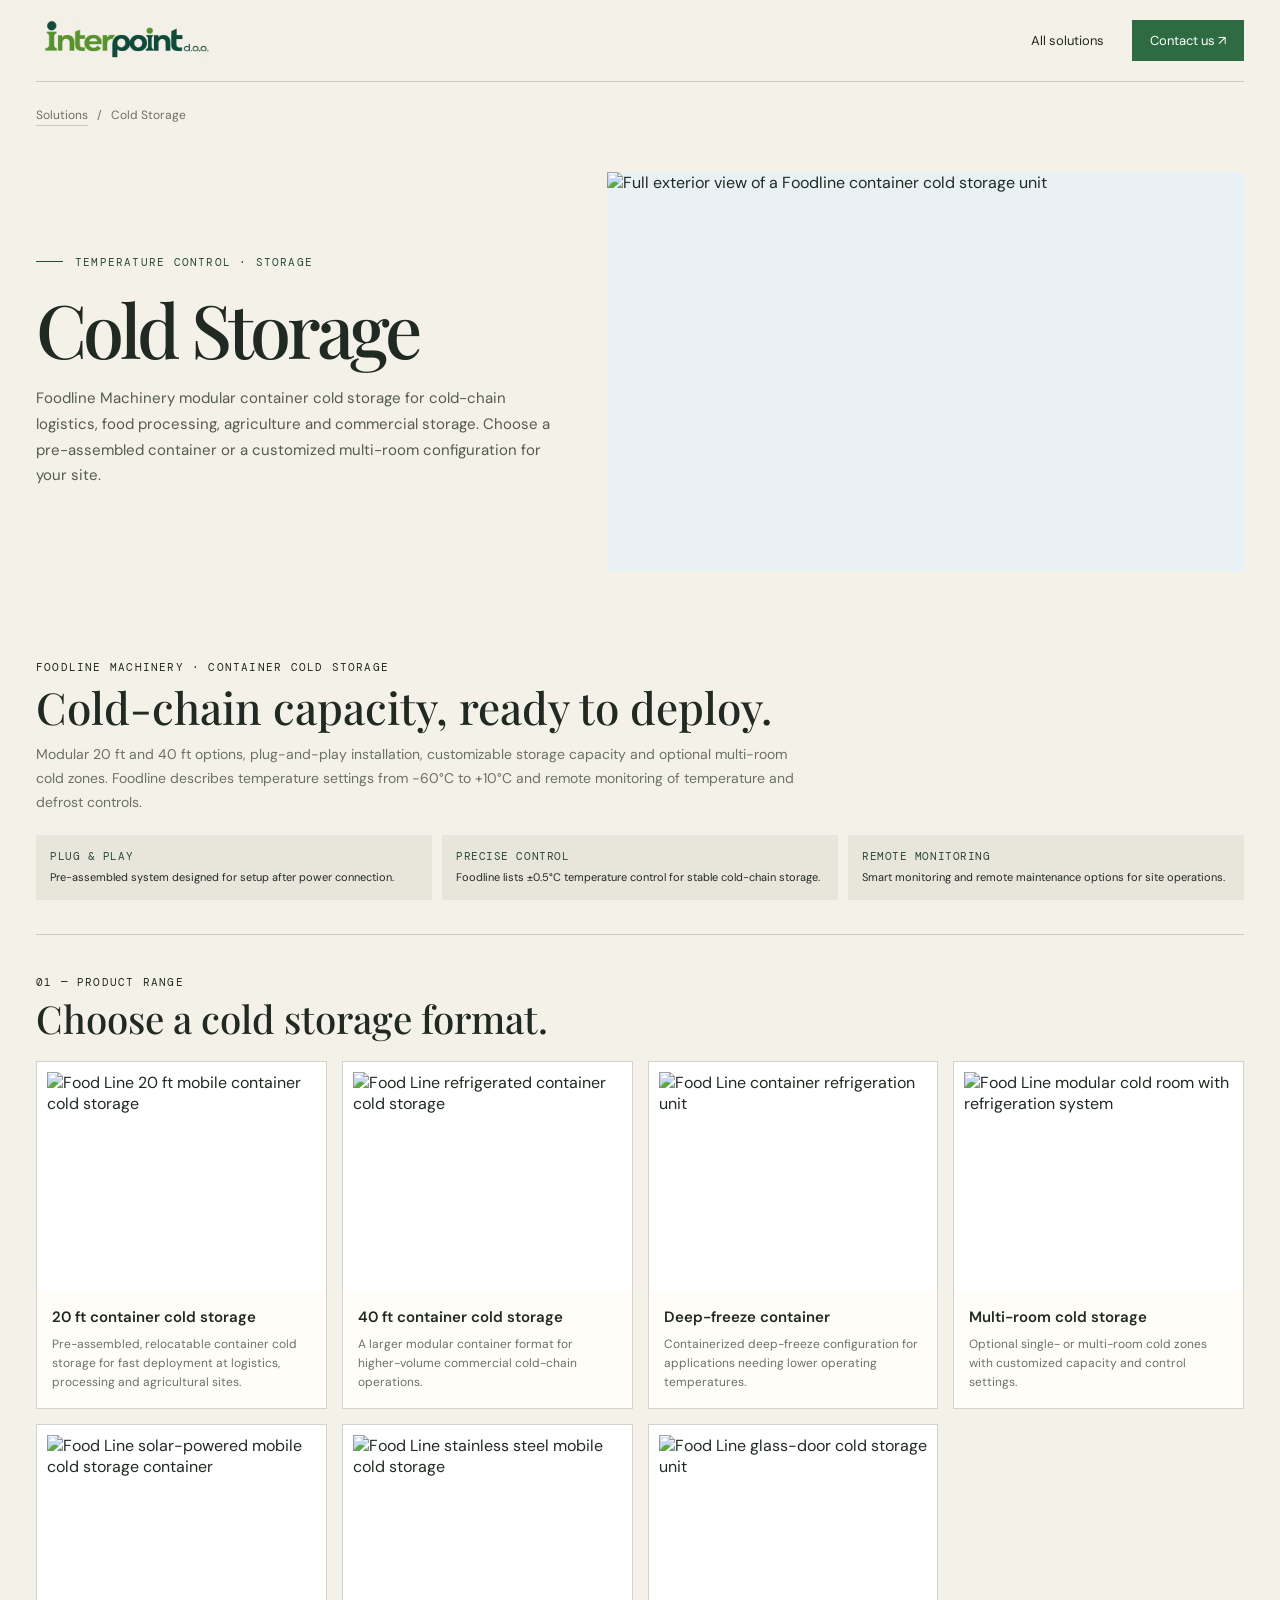
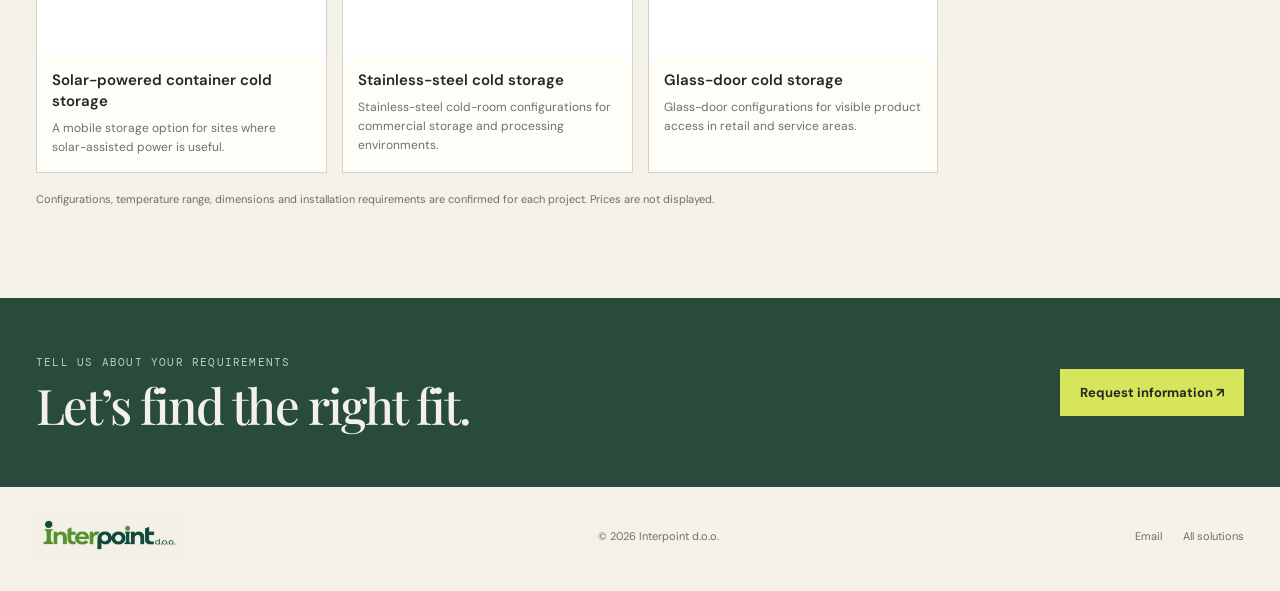
==== commit 532bf6eb: "Use visible green for contact navigation" ====
--- a/cold-storage.html
+++ b/cold-storage.html
@@ -1,7 +1,7 @@
 <!doctype html>
-<html lang="en"><head><meta charset="utf-8"><meta name="viewport" content="width=device-width, initial-scale=1"><meta name="theme-color" content="#f4f1e9"><meta name="description" content="Cold Storage — Interpoint d.o.o."><title>Cold Storage — Interpoint d.o.o.</title><link rel="preconnect" href="https://fonts.googleapis.com"><link rel="preconnect" href="https://fonts.gstatic.com" crossorigin><link href="https://fonts.googleapis.com/css2?family=DM+Mono:wght@400;500&family=DM+Sans:wght@400;500;600;700&family=Playfair+Display:ital,wght@0,500;0,600;1,500&display=swap" rel="stylesheet"><link rel="stylesheet" href="assets/site.css"><style>.cold-catalog{padding:8px 0 78px}.cold-intro{padding:18px 0 34px;border-bottom:1px solid var(--line)}.cold-intro h2{font:500 clamp(30px,3.5vw,44px)/1.1 var(--serif);margin:9px 0 12px}.cold-intro p{max-width:760px;font-size:14px;line-height:1.7;color:var(--muted);margin:0}.cold-features{display:grid;grid-template-columns:repeat(3,minmax(0,1fr));gap:10px;margin-top:20px}.cold-feature{background:#e8e5db;padding:14px;font-size:11px;line-height:1.55}.cold-feature strong{display:block;color:var(--green);font:11px var(--mono);letter-spacing:.05em;margin-bottom:6px}.cold-product-grid{display:grid;grid-template-columns:repeat(auto-fit,minmax(min(100%,250px),1fr));gap:15px;margin-top:22px}.cold-product{background:#fffdf8;border:1px solid var(--line);min-width:0;overflow:hidden}.cold-product img{display:block;width:100%;height:230px;object-fit:contain;padding:10px;background:#fff}.cold-product-copy{padding:15px}.cold-product h3{font:600 15px/1.4 var(--sans);margin:0 0 7px}.cold-product p{font-size:12px;line-height:1.6;color:var(--muted);margin:0}.cold-section-head{margin-top:40px}.cold-section-head h2{font:500 clamp(29px,3vw,40px)/1.1 var(--serif);margin:8px 0 0}.cold-note{font-size:11px;line-height:1.6;color:var(--muted);margin-top:18px}@media(max-width:760px){.cold-features{grid-template-columns:1fr}.cold-product-grid{grid-template-columns:repeat(2,minmax(0,1fr));gap:9px}.cold-product img{height:170px;padding:7px}.cold-product-copy{padding:10px}.cold-product h3{font-size:12px}.cold-product p{font-size:10px}}@media(max-width:390px){.cold-product-grid{grid-template-columns:1fr}.cold-product img{height:220px}}</style></head>
-<body><header class="wrap topbar"><a class="brand" href="services.html" aria-label="Interpoint d.o.o. home"><img class="brand-logo" src="assets/interpoint-logo.jpg" alt="Interpoint d.o.o."></a><nav class="nav" aria-label="Main navigation"><a href="services.html#solutions">All solutions</a><a class="nav-cta" href="#contact">Contact us <span aria-hidden="true">↗</span></a></nav></header>
+<html lang="en"><head><meta charset="utf-8"><meta name="viewport" content="width=device-width, initial-scale=1"><meta name="theme-color" content="#f4f1e9"><meta name="description" content="Cold Storage — Interpoint d.o.o."><title>Cold Storage — Interpoint d.o.o.</title><link rel="preconnect" href="https://fonts.googleapis.com"><link rel="preconnect" href="https://fonts.gstatic.com" crossorigin><link href="https://fonts.googleapis.com/css2?family=DM+Mono:wght@400;500&family=DM+Sans:wght@400;500;600;700&family=Playfair+Display:ital,wght@0,500;0,600;1,500&display=swap" rel="stylesheet"><link rel="stylesheet" href="assets/site.css?v=20261031-green"><style>.cold-catalog{padding:8px 0 78px}.cold-intro{padding:18px 0 34px;border-bottom:1px solid var(--line)}.cold-intro h2{font:500 clamp(30px,3.5vw,44px)/1.1 var(--serif);margin:9px 0 12px}.cold-intro p{max-width:760px;font-size:14px;line-height:1.7;color:var(--muted);margin:0}.cold-features{display:grid;grid-template-columns:repeat(3,minmax(0,1fr));gap:10px;margin-top:20px}.cold-feature{background:#e8e5db;padding:14px;font-size:11px;line-height:1.55}.cold-feature strong{display:block;color:var(--green);font:11px var(--mono);letter-spacing:.05em;margin-bottom:6px}.cold-product-grid{display:grid;grid-template-columns:repeat(auto-fit,minmax(min(100%,250px),1fr));gap:15px;margin-top:22px}.cold-product{background:#fffdf8;border:1px solid var(--line);min-width:0;overflow:hidden}.cold-product img{display:block;width:100%;height:230px;object-fit:contain;padding:10px;background:#fff}.cold-product-copy{padding:15px}.cold-product h3{font:600 15px/1.4 var(--sans);margin:0 0 7px}.cold-product p{font-size:12px;line-height:1.6;color:var(--muted);margin:0}.cold-section-head{margin-top:40px}.cold-section-head h2{font:500 clamp(29px,3vw,40px)/1.1 var(--serif);margin:8px 0 0}.cold-note{font-size:11px;line-height:1.6;color:var(--muted);margin-top:18px}@media(max-width:760px){.cold-features{grid-template-columns:1fr}.cold-product-grid{grid-template-columns:repeat(2,minmax(0,1fr));gap:9px}.cold-product img{height:170px;padding:7px}.cold-product-copy{padding:10px}.cold-product h3{font-size:12px}.cold-product p{font-size:10px}}@media(max-width:390px){.cold-product-grid{grid-template-columns:1fr}.cold-product img{height:220px}}</style></head>
+<body><header class="wrap topbar"><a class="brand" href="services.html" aria-label="Interpoint d.o.o. home"><img class="brand-logo" src="assets/interpoint-logo.jpg" alt="Interpoint d.o.o."></a><nav class="nav" aria-label="Main navigation"><a href="services.html#solutions">All solutions</a><a class="nav-cta" href="enquiry.html?interest=Cold%20Storage">Contact us <span aria-hidden="true">↗</span></a></nav></header>
 <main><div class="wrap breadcrumb"><a href="services.html#solutions">Solutions</a> &nbsp; / &nbsp; Cold Storage</div><section class="wrap hero"><div class="hero-copy"><div class="eyebrow mono">Temperature control · Storage</div><h1>Cold Storage</h1><p>Foodline Machinery modular container cold storage for cold-chain logistics, food processing, agriculture and commercial storage. Choose a pre-assembled container or a customized multi-room configuration for your site.</p></div><figure class="hero-image cold-storage-cover"><img src="https://www.foodlinecompany.com/uploadfile/202606/7aa28a1d95c6ade.webp" alt="Full exterior view of a Foodline container cold storage unit"></figure></section>
 <section class="wrap cold-catalog"><section class="cold-intro"><div class="mono">Foodline Machinery · Container Cold Storage</div><h2>Cold-chain capacity, ready to deploy.</h2><p>Modular 20 ft and 40 ft options, plug-and-play installation, customizable storage capacity and optional multi-room cold zones. Foodline describes temperature settings from −60°C to +10°C and remote monitoring of temperature and defrost controls.</p><div class="cold-features"><div class="cold-feature"><strong>PLUG &amp; PLAY</strong>Pre-assembled system designed for setup after power connection.</div><div class="cold-feature"><strong>PRECISE CONTROL</strong>Foodline lists ±0.5°C temperature control for stable cold-chain storage.</div><div class="cold-feature"><strong>REMOTE MONITORING</strong>Smart monitoring and remote maintenance options for site operations.</div></div></section><section class="cold-section-head"><div class="mono">01 — Product range</div><h2>Choose a cold storage format.</h2></section><section class="cold-product-grid"><article class="cold-product"><img src="https://s.alicdn.com/@sc04/kf/H25639bb081f84e918c3d4fa679aabe7eg/Best-20ft-Mobile-Container-Solar-powered-Cold-Storage-Room-for-Fish-Meat-Vegetables-Ice-Storage-freezing-Equipment.jpg" alt="Food Line 20 ft mobile container cold storage" loading="lazy"><div class="cold-product-copy"><h3>20 ft container cold storage</h3><p>Pre-assembled, relocatable container cold storage for fast deployment at logistics, processing and agricultural sites.</p></div></article><article class="cold-product"><img src="https://s.alicdn.com/@sc04/kf/Sf76b5f9277cb416f9eb450a5716400c5O/Three-axle-Semi-trailer-Refrigerated-Truck-Side-sliding-Door-Refrigerated-Semi-trailer-Refrigerated-Trailers.jpg" alt="Food Line refrigerated container cold storage" loading="lazy"><div class="cold-product-copy"><h3>40 ft container cold storage</h3><p>A larger modular container format for higher-volume commercial cold-chain operations.</p></div></article><article class="cold-product"><img src="https://s.alicdn.com/@sc04/kf/He737c92656ce42fcad3e336edec739c5S/Cold-Storage-Room-for-Vegetable-and-Fruits-Supplier-Cold-Refrigeration-Freezer-Cooler-Price-Scallops-and-Fish-Fillet-Storage.jpg" alt="Food Line container refrigeration unit" loading="lazy"><div class="cold-product-copy"><h3>Deep-freeze container</h3><p>Containerized deep-freeze configuration for applications needing lower operating temperatures.</p></div></article><article class="cold-product"><img src="https://image.made-in-china.com/2f0j00ZBweLMnrpJbU/Commercial-Kitchen-Refrigerated-Cold-Room-for-Restaurant-Hotel-Use-Preservation-Cold-Room.webp" alt="Food Line modular cold room with refrigeration system" loading="lazy"><div class="cold-product-copy"><h3>Multi-room cold storage</h3><p>Optional single- or multi-room cold zones with customized capacity and control settings.</p></div></article><article class="cold-product"><img src="https://s.alicdn.com/@sc04/kf/H4be62ec6515447659d01e5286f500a234/Mini-Cold-Room-Storage-for-Tomatoes-on-Farm-Cooling-Mini-Cold-Room-Storage-for-Tomatoes-Drinks.jpg" alt="Food Line solar-powered mobile cold storage container" loading="lazy"><div class="cold-product-copy"><h3>Solar-powered container cold storage</h3><p>A mobile storage option for sites where solar-assisted power is useful.</p></div></article><article class="cold-product"><img src="https://s.alicdn.com/@sc04/kf/Hb106d6638d1f4157a41a22f40e947ba2a/Freezer-Container-20Ft-Cold-Storage-Room-for-Fish-Cold-Storage-Room-Price.jpg" alt="Food Line stainless steel mobile cold storage" loading="lazy"><div class="cold-product-copy"><h3>Stainless-steel cold storage</h3><p>Stainless-steel cold-room configurations for commercial storage and processing environments.</p></div></article><article class="cold-product"><img src="https://s.alicdn.com/@sc04/kf/Hcafb475a878040ad86badc2999f6ae04Y/Mini-Cold-Storage-Room-Meat-Storage-Cold-Room-Cold-Room-Storage-Fish-Cold-Room-for-Ice-Storage.jpg" alt="Food Line glass-door cold storage unit" loading="lazy"><div class="cold-product-copy"><h3>Glass-door cold storage</h3><p>Glass-door configurations for visible product access in retail and service areas.</p></div></article></section><p class="cold-note">Configurations, temperature range, dimensions and installation requirements are confirmed for each project. Prices are not displayed.</p></section>
-<section class="contact" id="contact"><div class="wrap contact-inner"><div><div class="mono">Tell us about your requirements</div><h2>Let’s find the right fit.</h2></div><a class="contact-link" href="mailto:hello@example.com?subject=Cold%20Storage">Request information ↗</a></div></section></main>
-<footer class="wrap footer"><a class="brand" href="services.html" aria-label="Interpoint d.o.o. home"><img class="brand-logo" src="assets/interpoint-logo.jpg" alt="Interpoint d.o.o."></a><span>© 2026 Interpoint d.o.o.</span><div class="footer-links"><a href="mailto:hello@example.com">Email</a><a href="services.html#solutions">All solutions</a></div></footer></body></html>+<section class="contact" id="contact"><div class="wrap contact-inner"><div><div class="mono">Tell us about your requirements</div><h2>Let’s find the right fit.</h2></div><a class="contact-link" href="enquiry.html?interest=Cold%20Storage">Request information ↗</a></div></section></main>
+<footer class="wrap footer"><a class="brand" href="services.html" aria-label="Interpoint d.o.o. home"><img class="brand-logo" src="assets/interpoint-logo.jpg" alt="Interpoint d.o.o."></a><span>© 2026 Interpoint d.o.o.</span><div class="footer-links"><a href="mailto:info@interpoint.hr">Email</a><a href="services.html#solutions">All solutions</a></div></footer></body></html>
--- a/assets/site.css
+++ b/assets/site.css
@@ -5,7 +5,11 @@
     @media(prefers-reduced-motion:reduce){html{scroll-behavior:auto}*{transition:none!important}}
   
 .home-hero{grid-template-columns:1.12fr .88fr;padding-top:76px;padding-bottom:67px}.home-hero .hero-copy{max-width:690px}.home-hero h1{font-size:clamp(48px,6.3vw,84px)}.home-note{background:var(--green);color:var(--paper);padding:31px 34px;min-height:235px;display:flex;flex-direction:column;justify-content:space-between}.home-note .mono{color:#c2cfbb}.home-note p{font:500 clamp(25px,3vw,38px)/1.15 var(--serif);margin:29px 0 0;letter-spacing:-.025em}.home-solutions{padding-top:4px}.solution-grid{display:grid;grid-template-columns:repeat(3,minmax(0,1fr));gap:16px;margin-top:22px}.solution-card{background:#e8e5db;display:flex;flex-direction:column;min-width:0;transition:transform .2s,background .2s}.solution-card:hover{transform:translateY(-2px);background:#e0dfd4}.solution-card figure{height:210px;margin:0;overflow:hidden;position:relative;background:#d8d6c8}.solution-card img{width:100%;height:100%;object-fit:cover;display:block;transition:transform .5s}.solution-card:hover img{transform:scale(1.025)}.solution-card figcaption{position:absolute;left:12px;bottom:12px;background:rgba(32,42,34,.82);color:white;padding:8px 10px;font:10px var(--mono);letter-spacing:.07em;text-transform:uppercase}.solution-copy{padding:19px 20px 21px}.solution-copy .mono{color:var(--green)}.solution-copy h3{font:500 24px/1.1 var(--serif);margin:11px 0 8px;letter-spacing:-.02em}.solution-copy p{font-size:13px;line-height:1.55;color:var(--muted);margin:0}.solution-link{margin-top:15px;display:inline-flex;gap:8px;font-size:12px;font-weight:700}.solution-link span{font-size:16px}.home-footer-note{font-size:11px;color:var(--muted);line-height:1.5;margin-top:17px}.detail-grid{display:grid;grid-template-columns:repeat(2,minmax(0,1fr));gap:16px;margin-top:22px}.detail-card{background:#e8e5db;padding:24px;min-width:0}.detail-card .mono{color:var(--green)}.detail-card h3{font:500 27px/1.1 var(--serif);margin:14px 0 9px;letter-spacing:-.02em}.detail-card>p{font-size:13px;line-height:1.6;color:var(--muted);margin:0 0 16px}.detail-card details{border-top:1px solid var(--line);padding-top:13px}.detail-card summary{list-style:none;cursor:pointer;display:flex;align-items:center;justify-content:space-between;font-size:12px;font-weight:700}.detail-card summary::-webkit-details-marker{display:none}.detail-card summary:after{content:'+';font:20px var(--sans);color:var(--green)}.detail-card details[open] summary:after{content:'−'}.detail-card ul{margin:14px 0 0;padding:0;list-style:none;display:grid;gap:8px}.detail-card li{font-size:13px;line-height:1.5;color:#535b52;padding-left:15px;position:relative}.detail-card li:before{content:'↗';position:absolute;left:0;color:#718e75;font-size:11px}.subpage-note{font-size:11px;color:var(--muted);line-height:1.5;margin:18px 0 0}
+ .about-intro{display:grid;grid-template-columns:1.1fr .9fr;gap:54px;align-items:stretch;padding:0 0 68px}.about-copy{max-width:690px;padding:9px 0}.about-copy>.mono{color:var(--green)}.about-copy h2{font:500 clamp(32px,4.2vw,51px)/1.04 var(--serif);letter-spacing:-.04em;margin:14px 0 15px;max-width:560px}.about-copy p{font-size:15px;line-height:1.72;color:#535b52;margin:0;max-width:650px}.about-retail{background:#e8e5db;border-left:3px solid var(--lime);padding:25px 28px;align-self:stretch}.about-retail>.mono{color:var(--green)}.about-retail p{font-size:13px;line-height:1.7;color:#535b52;margin:14px 0 0}.about-retail strong{color:var(--ink)}.home-note-link{display:inline-flex;justify-content:space-between;align-items:center;gap:22px;min-width:190px;background:var(--lime);color:var(--ink);padding:14px 16px;font-size:12px;font-weight:700;transition:background .2s,transform .2s}.home-note-link:hover{background:#e2ed73;transform:translateY(-2px)}.home-note-link span{font-size:17px}
 @media(max-width:760px){.home-hero{grid-template-columns:1fr;gap:25px;padding:48px 0}.home-note{min-height:180px;padding:24px}.home-note p{margin-top:18px}.solution-grid,.detail-grid{grid-template-columns:1fr;gap:13px}.solution-card figure{height:220px}.detail-card{padding:20px}}
+@media(max-width:760px){.about-intro{grid-template-columns:1fr;gap:20px;padding-bottom:48px}.about-retail{padding:22px}}
+.home-note{background:#e4eadf;color:var(--ink);border:1px solid rgba(32,42,34,.12)}.home-note .mono{color:var(--green)}.home-note-link{background:#fffdf8;color:var(--green);border:1px solid rgba(32,42,34,.16)}.home-note-link:hover{background:#fff;color:var(--green)}
+.nav-cta{background:#2e6b43;color:#fff}
 
 .product-collection{margin-top:20px;border-top:1px solid var(--line);padding-top:14px}.product-collection>summary,.product-subgroup>summary{cursor:pointer;list-style:none;font-size:12px;font-weight:700;display:flex;justify-content:space-between;gap:12px;align-items:center}.product-collection>summary::-webkit-details-marker,.product-subgroup>summary::-webkit-details-marker{display:none}.product-collection>summary:after,.product-subgroup>summary:after{content:'+';font-size:17px;font-weight:400;color:var(--green)}.product-collection[open]>summary:after,.product-subgroup[open]>summary:after{content:'−'}.product-subgroups{padding-top:10px}.product-subgroup{border-top:1px solid var(--line);padding:12px 0}.product-subgroup summary span{margin-left:auto;color:var(--muted);font-size:10px;font-weight:500}.product-gallery{display:grid;grid-template-columns:repeat(auto-fill,minmax(128px,1fr));gap:10px;padding:14px 0 4px}.product-tile{display:flex;flex-direction:column;gap:6px;background:#fffdf8;border:1px solid var(--line);padding:8px;min-width:0}.product-tile img{width:100%;aspect-ratio:1/1;object-fit:contain;background:#fff;mix-blend-mode:multiply}.product-tile span{font-size:10px;line-height:1.35;font-weight:700}.product-tile small{font-size:9px;color:var(--muted)}.supplier-credit{font-size:10px;line-height:1.6;color:var(--muted);margin:12px 0 0}.supplier-credit a{text-decoration:underline}.detail-card>details:not(.product-collection){display:none!important}@media(max-width:600px){.product-gallery{grid-template-columns:repeat(2,minmax(0,1fr))}.product-tile{padding:6px}}
 
@@ -67,7 +71,6 @@
 
 /* Show full category images on the main page. */
 .solution-card figure{height:260px!important;aspect-ratio:auto}.solution-card img{width:100%;height:100%;object-fit:contain!important;object-position:center;background:#d8d6c8;transition:none!important}.solution-card:hover img{transform:none!important}@media(max-width:760px){.solution-card figure{height:220px!important}}
-
 /* Hotel landing page: full-width room cover and matching, uncropped category photographs. */
 .hotel-page .hero-image{height:auto;aspect-ratio:3/2;background:#e8e5db}
 .hotel-page .hero-image img{display:block;width:100%;height:100%;object-fit:contain;background:#e8e5db}
@@ -76,7 +79,6 @@
 .hotel-page .range-card figure img{display:block;width:100%;height:100%;object-fit:contain;background:#e8e5db}
 @media(max-width:1000px){.hotel-page .range-grid{grid-template-columns:repeat(2,minmax(0,1fr))}}
 @media(max-width:600px){.hotel-page .range-grid{grid-template-columns:1fr}}
-
 /* Interpoint d.o.o. brand image */
 .brand{gap:0}.brand-logo{display:block;width:180px;max-width:min(180px,44vw);height:auto;mix-blend-mode:multiply}.footer .brand-logo{width:145px;max-width:145px}
 @media(max-width:600px){.brand-logo{width:150px;max-width:42vw}.footer .brand-logo{width:130px}}
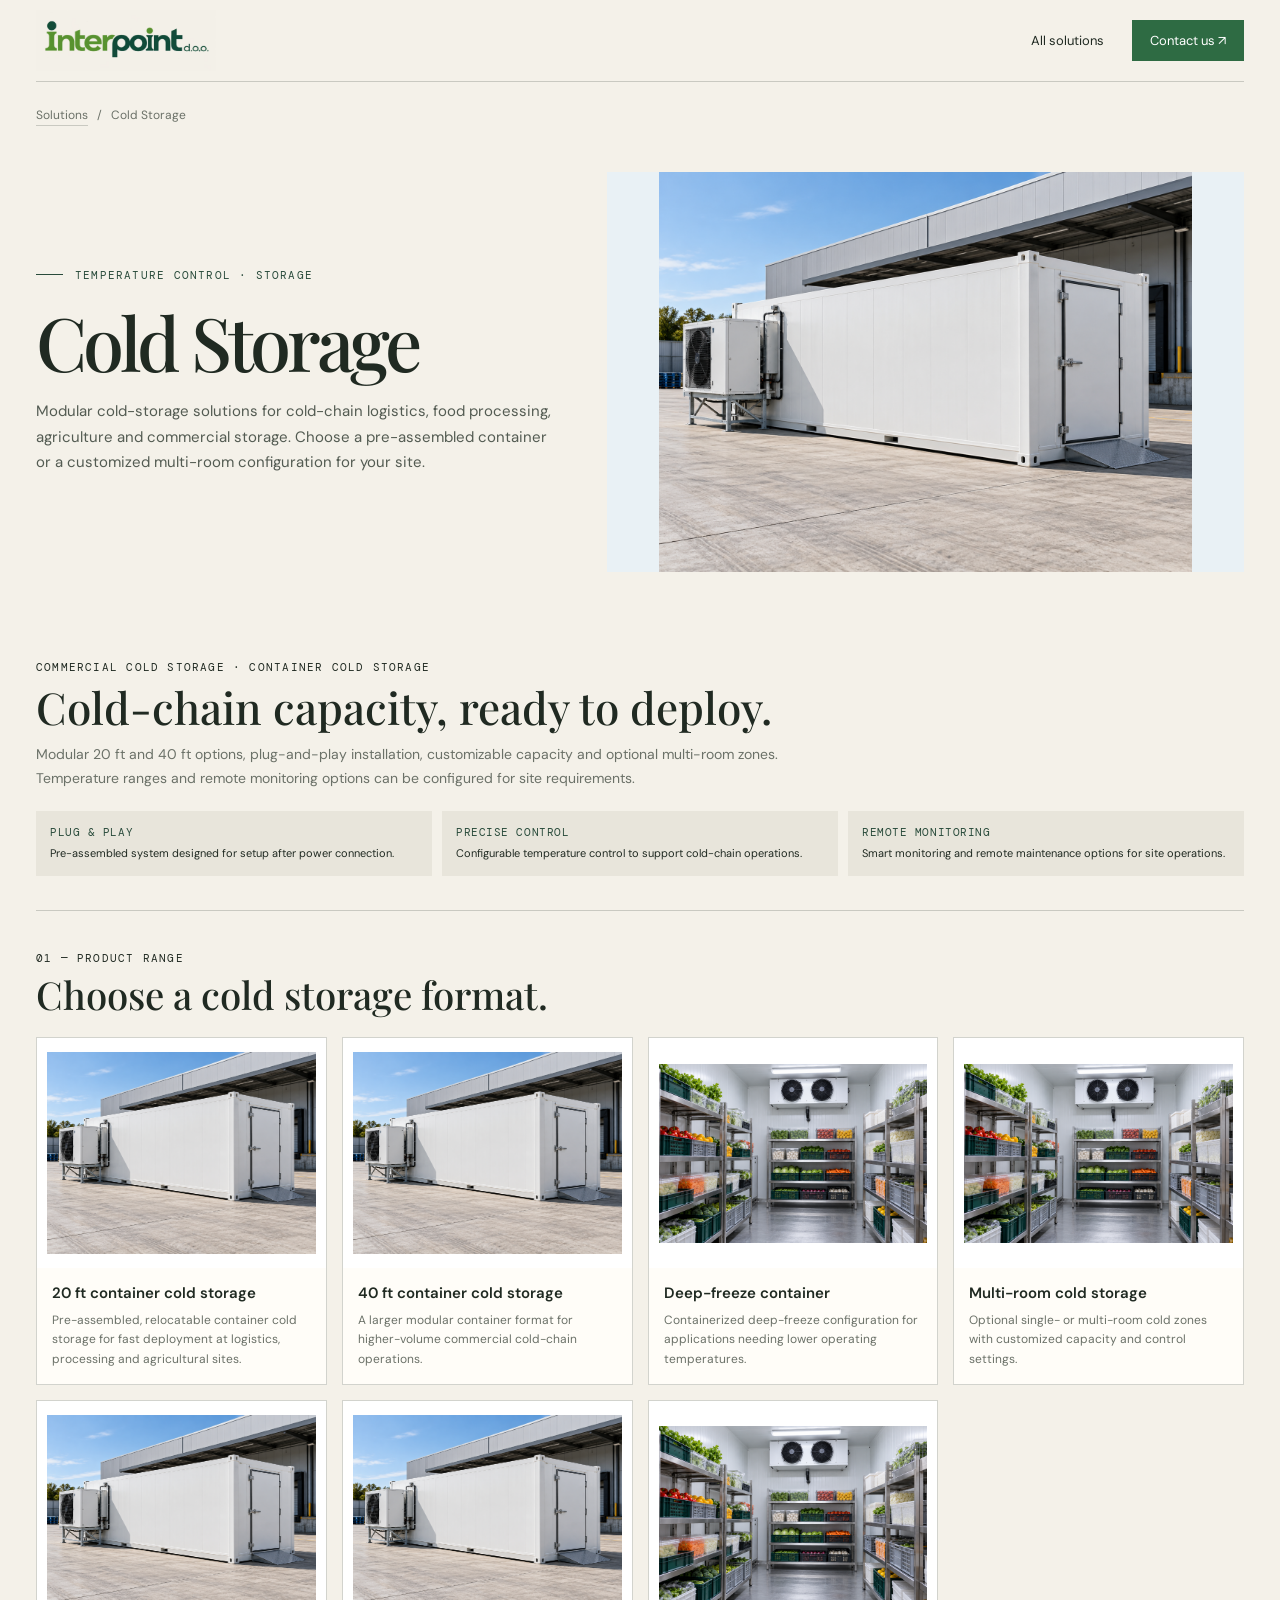
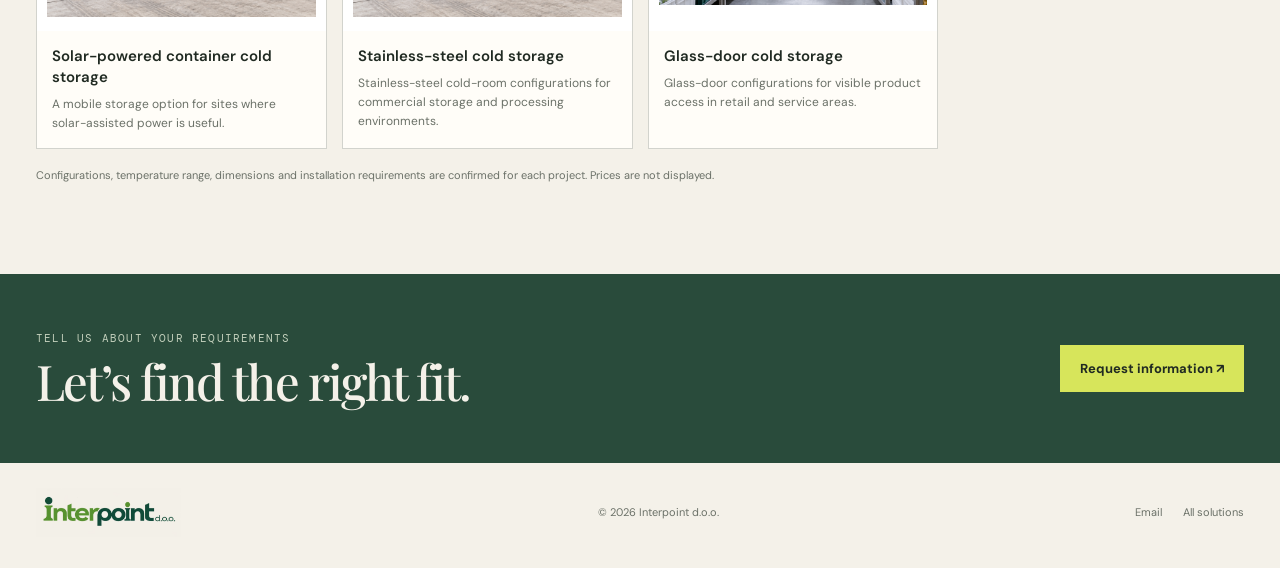
==== commit 8bc312e1: "Replace branded product photos with clean images" ====
--- a/cold-storage.html
+++ b/cold-storage.html
@@ -1,7 +1,7 @@
 <!doctype html>
-<html lang="en"><head><meta charset="utf-8"><meta name="viewport" content="width=device-width, initial-scale=1"><meta name="theme-color" content="#f4f1e9"><meta name="description" content="Cold Storage — Interpoint d.o.o."><title>Cold Storage — Interpoint d.o.o.</title><link rel="preconnect" href="https://fonts.googleapis.com"><link rel="preconnect" href="https://fonts.gstatic.com" crossorigin><link href="https://fonts.googleapis.com/css2?family=DM+Mono:wght@400;500&family=DM+Sans:wght@400;500;600;700&family=Playfair+Display:ital,wght@0,500;0,600;1,500&display=swap" rel="stylesheet"><link rel="stylesheet" href="assets/site.css?v=20261031-green"><style>.cold-catalog{padding:8px 0 78px}.cold-intro{padding:18px 0 34px;border-bottom:1px solid var(--line)}.cold-intro h2{font:500 clamp(30px,3.5vw,44px)/1.1 var(--serif);margin:9px 0 12px}.cold-intro p{max-width:760px;font-size:14px;line-height:1.7;color:var(--muted);margin:0}.cold-features{display:grid;grid-template-columns:repeat(3,minmax(0,1fr));gap:10px;margin-top:20px}.cold-feature{background:#e8e5db;padding:14px;font-size:11px;line-height:1.55}.cold-feature strong{display:block;color:var(--green);font:11px var(--mono);letter-spacing:.05em;margin-bottom:6px}.cold-product-grid{display:grid;grid-template-columns:repeat(auto-fit,minmax(min(100%,250px),1fr));gap:15px;margin-top:22px}.cold-product{background:#fffdf8;border:1px solid var(--line);min-width:0;overflow:hidden}.cold-product img{display:block;width:100%;height:230px;object-fit:contain;padding:10px;background:#fff}.cold-product-copy{padding:15px}.cold-product h3{font:600 15px/1.4 var(--sans);margin:0 0 7px}.cold-product p{font-size:12px;line-height:1.6;color:var(--muted);margin:0}.cold-section-head{margin-top:40px}.cold-section-head h2{font:500 clamp(29px,3vw,40px)/1.1 var(--serif);margin:8px 0 0}.cold-note{font-size:11px;line-height:1.6;color:var(--muted);margin-top:18px}@media(max-width:760px){.cold-features{grid-template-columns:1fr}.cold-product-grid{grid-template-columns:repeat(2,minmax(0,1fr));gap:9px}.cold-product img{height:170px;padding:7px}.cold-product-copy{padding:10px}.cold-product h3{font-size:12px}.cold-product p{font-size:10px}}@media(max-width:390px){.cold-product-grid{grid-template-columns:1fr}.cold-product img{height:220px}}</style></head>
+<html lang="en"><head><meta charset="utf-8"><meta name="viewport" content="width=device-width, initial-scale=1"><meta name="theme-color" content="#f4f1e9"><meta name="description" content="Cold Storage — Interpoint d.o.o."><title>Cold Storage — Interpoint d.o.o.</title><link rel="preconnect" href="https://fonts.googleapis.com"><link rel="preconnect" href="https://fonts.gstatic.com" crossorigin><link href="https://fonts.googleapis.com/css2?family=DM+Mono:wght@400;500&family=DM+Sans:wght@400;500;600;700&family=Playfair+Display:ital,wght@0,500;0,600;1,500&display=swap" rel="stylesheet"><link rel="stylesheet" href="assets/site.css?v=20261031-unbranded-catalog"><style>.cold-catalog{padding:8px 0 78px}.cold-intro{padding:18px 0 34px;border-bottom:1px solid var(--line)}.cold-intro h2{font:500 clamp(30px,3.5vw,44px)/1.1 var(--serif);margin:9px 0 12px}.cold-intro p{max-width:760px;font-size:14px;line-height:1.7;color:var(--muted);margin:0}.cold-features{display:grid;grid-template-columns:repeat(3,minmax(0,1fr));gap:10px;margin-top:20px}.cold-feature{background:#e8e5db;padding:14px;font-size:11px;line-height:1.55}.cold-feature strong{display:block;color:var(--green);font:11px var(--mono);letter-spacing:.05em;margin-bottom:6px}.cold-product-grid{display:grid;grid-template-columns:repeat(auto-fit,minmax(min(100%,250px),1fr));gap:15px;margin-top:22px}.cold-product{background:#fffdf8;border:1px solid var(--line);min-width:0;overflow:hidden}.cold-product img{display:block;width:100%;height:230px;object-fit:contain;padding:10px;background:#fff}.cold-product-copy{padding:15px}.cold-product h3{font:600 15px/1.4 var(--sans);margin:0 0 7px}.cold-product p{font-size:12px;line-height:1.6;color:var(--muted);margin:0}.cold-section-head{margin-top:40px}.cold-section-head h2{font:500 clamp(29px,3vw,40px)/1.1 var(--serif);margin:8px 0 0}.cold-note{font-size:11px;line-height:1.6;color:var(--muted);margin-top:18px}@media(max-width:760px){.cold-features{grid-template-columns:1fr}.cold-product-grid{grid-template-columns:repeat(2,minmax(0,1fr));gap:9px}.cold-product img{height:170px;padding:7px}.cold-product-copy{padding:10px}.cold-product h3{font-size:12px}.cold-product p{font-size:10px}}@media(max-width:390px){.cold-product-grid{grid-template-columns:1fr}.cold-product img{height:220px}}</style></head>
 <body><header class="wrap topbar"><a class="brand" href="services.html" aria-label="Interpoint d.o.o. home"><img class="brand-logo" src="assets/interpoint-logo.jpg" alt="Interpoint d.o.o."></a><nav class="nav" aria-label="Main navigation"><a href="services.html#solutions">All solutions</a><a class="nav-cta" href="enquiry.html?interest=Cold%20Storage">Contact us <span aria-hidden="true">↗</span></a></nav></header>
-<main><div class="wrap breadcrumb"><a href="services.html#solutions">Solutions</a> &nbsp; / &nbsp; Cold Storage</div><section class="wrap hero"><div class="hero-copy"><div class="eyebrow mono">Temperature control · Storage</div><h1>Cold Storage</h1><p>Foodline Machinery modular container cold storage for cold-chain logistics, food processing, agriculture and commercial storage. Choose a pre-assembled container or a customized multi-room configuration for your site.</p></div><figure class="hero-image cold-storage-cover"><img src="https://www.foodlinecompany.com/uploadfile/202606/7aa28a1d95c6ade.webp" alt="Full exterior view of a Foodline container cold storage unit"></figure></section>
-<section class="wrap cold-catalog"><section class="cold-intro"><div class="mono">Foodline Machinery · Container Cold Storage</div><h2>Cold-chain capacity, ready to deploy.</h2><p>Modular 20 ft and 40 ft options, plug-and-play installation, customizable storage capacity and optional multi-room cold zones. Foodline describes temperature settings from −60°C to +10°C and remote monitoring of temperature and defrost controls.</p><div class="cold-features"><div class="cold-feature"><strong>PLUG &amp; PLAY</strong>Pre-assembled system designed for setup after power connection.</div><div class="cold-feature"><strong>PRECISE CONTROL</strong>Foodline lists ±0.5°C temperature control for stable cold-chain storage.</div><div class="cold-feature"><strong>REMOTE MONITORING</strong>Smart monitoring and remote maintenance options for site operations.</div></div></section><section class="cold-section-head"><div class="mono">01 — Product range</div><h2>Choose a cold storage format.</h2></section><section class="cold-product-grid"><article class="cold-product"><img src="https://s.alicdn.com/@sc04/kf/H25639bb081f84e918c3d4fa679aabe7eg/Best-20ft-Mobile-Container-Solar-powered-Cold-Storage-Room-for-Fish-Meat-Vegetables-Ice-Storage-freezing-Equipment.jpg" alt="Food Line 20 ft mobile container cold storage" loading="lazy"><div class="cold-product-copy"><h3>20 ft container cold storage</h3><p>Pre-assembled, relocatable container cold storage for fast deployment at logistics, processing and agricultural sites.</p></div></article><article class="cold-product"><img src="https://s.alicdn.com/@sc04/kf/Sf76b5f9277cb416f9eb450a5716400c5O/Three-axle-Semi-trailer-Refrigerated-Truck-Side-sliding-Door-Refrigerated-Semi-trailer-Refrigerated-Trailers.jpg" alt="Food Line refrigerated container cold storage" loading="lazy"><div class="cold-product-copy"><h3>40 ft container cold storage</h3><p>A larger modular container format for higher-volume commercial cold-chain operations.</p></div></article><article class="cold-product"><img src="https://s.alicdn.com/@sc04/kf/He737c92656ce42fcad3e336edec739c5S/Cold-Storage-Room-for-Vegetable-and-Fruits-Supplier-Cold-Refrigeration-Freezer-Cooler-Price-Scallops-and-Fish-Fillet-Storage.jpg" alt="Food Line container refrigeration unit" loading="lazy"><div class="cold-product-copy"><h3>Deep-freeze container</h3><p>Containerized deep-freeze configuration for applications needing lower operating temperatures.</p></div></article><article class="cold-product"><img src="https://image.made-in-china.com/2f0j00ZBweLMnrpJbU/Commercial-Kitchen-Refrigerated-Cold-Room-for-Restaurant-Hotel-Use-Preservation-Cold-Room.webp" alt="Food Line modular cold room with refrigeration system" loading="lazy"><div class="cold-product-copy"><h3>Multi-room cold storage</h3><p>Optional single- or multi-room cold zones with customized capacity and control settings.</p></div></article><article class="cold-product"><img src="https://s.alicdn.com/@sc04/kf/H4be62ec6515447659d01e5286f500a234/Mini-Cold-Room-Storage-for-Tomatoes-on-Farm-Cooling-Mini-Cold-Room-Storage-for-Tomatoes-Drinks.jpg" alt="Food Line solar-powered mobile cold storage container" loading="lazy"><div class="cold-product-copy"><h3>Solar-powered container cold storage</h3><p>A mobile storage option for sites where solar-assisted power is useful.</p></div></article><article class="cold-product"><img src="https://s.alicdn.com/@sc04/kf/Hb106d6638d1f4157a41a22f40e947ba2a/Freezer-Container-20Ft-Cold-Storage-Room-for-Fish-Cold-Storage-Room-Price.jpg" alt="Food Line stainless steel mobile cold storage" loading="lazy"><div class="cold-product-copy"><h3>Stainless-steel cold storage</h3><p>Stainless-steel cold-room configurations for commercial storage and processing environments.</p></div></article><article class="cold-product"><img src="https://s.alicdn.com/@sc04/kf/Hcafb475a878040ad86badc2999f6ae04Y/Mini-Cold-Storage-Room-Meat-Storage-Cold-Room-Cold-Room-Storage-Fish-Cold-Room-for-Ice-Storage.jpg" alt="Food Line glass-door cold storage unit" loading="lazy"><div class="cold-product-copy"><h3>Glass-door cold storage</h3><p>Glass-door configurations for visible product access in retail and service areas.</p></div></article></section><p class="cold-note">Configurations, temperature range, dimensions and installation requirements are confirmed for each project. Prices are not displayed.</p></section>
+<main><div class="wrap breadcrumb"><a href="services.html#solutions">Solutions</a> &nbsp; / &nbsp; Cold Storage</div><section class="wrap hero"><div class="hero-copy"><div class="eyebrow mono">Temperature control · Storage</div><h1>Cold Storage</h1><p>Modular cold-storage solutions for cold-chain logistics, food processing, agriculture and commercial storage. Choose a pre-assembled container or a customized multi-room configuration for your site.</p></div><figure class="hero-image cold-storage-cover"><img src="assets/cold-storage-exterior.png" alt="Unbranded modular container cold-storage unit, exterior view"></figure></section>
+<section class="wrap cold-catalog"><section class="cold-intro"><div class="mono">Commercial Cold Storage · Container Cold Storage</div><h2>Cold-chain capacity, ready to deploy.</h2><p>Modular 20 ft and 40 ft options, plug-and-play installation, customizable capacity and optional multi-room zones. Temperature ranges and remote monitoring options can be configured for site requirements.</p><div class="cold-features"><div class="cold-feature"><strong>PLUG &amp; PLAY</strong>Pre-assembled system designed for setup after power connection.</div><div class="cold-feature"><strong>PRECISE CONTROL</strong>Configurable temperature control to support cold-chain operations.</div><div class="cold-feature"><strong>REMOTE MONITORING</strong>Smart monitoring and remote maintenance options for site operations.</div></div></section><section class="cold-section-head"><div class="mono">01 — Product range</div><h2>Choose a cold storage format.</h2></section><section class="cold-product-grid"><article class="cold-product"><img src="assets/cold-storage-exterior.png" alt="20 ft mobile container cold storage" loading="lazy"><div class="cold-product-copy"><h3>20 ft container cold storage</h3><p>Pre-assembled, relocatable container cold storage for fast deployment at logistics, processing and agricultural sites.</p></div></article><article class="cold-product"><img src="assets/cold-storage-exterior.png" alt="Refrigerated container cold storage" loading="lazy"><div class="cold-product-copy"><h3>40 ft container cold storage</h3><p>A larger modular container format for higher-volume commercial cold-chain operations.</p></div></article><article class="cold-product"><img src="assets/cold-storage.png" alt="Container refrigeration unit" loading="lazy"><div class="cold-product-copy"><h3>Deep-freeze container</h3><p>Containerized deep-freeze configuration for applications needing lower operating temperatures.</p></div></article><article class="cold-product"><img src="assets/cold-storage.png" alt="Modular cold room with refrigeration system" loading="lazy"><div class="cold-product-copy"><h3>Multi-room cold storage</h3><p>Optional single- or multi-room cold zones with customized capacity and control settings.</p></div></article><article class="cold-product"><img src="assets/cold-storage-exterior.png" alt="Solar-powered mobile cold-storage container" loading="lazy"><div class="cold-product-copy"><h3>Solar-powered container cold storage</h3><p>A mobile storage option for sites where solar-assisted power is useful.</p></div></article><article class="cold-product"><img src="assets/cold-storage-exterior.png" alt="Stainless-steel mobile cold storage" loading="lazy"><div class="cold-product-copy"><h3>Stainless-steel cold storage</h3><p>Stainless-steel cold-room configurations for commercial storage and processing environments.</p></div></article><article class="cold-product"><img src="assets/cold-storage.png" alt="Glass-door cold-storage unit" loading="lazy"><div class="cold-product-copy"><h3>Glass-door cold storage</h3><p>Glass-door configurations for visible product access in retail and service areas.</p></div></article></section><p class="cold-note">Configurations, temperature range, dimensions and installation requirements are confirmed for each project. Prices are not displayed.</p></section>
 <section class="contact" id="contact"><div class="wrap contact-inner"><div><div class="mono">Tell us about your requirements</div><h2>Let’s find the right fit.</h2></div><a class="contact-link" href="enquiry.html?interest=Cold%20Storage">Request information ↗</a></div></section></main>
 <footer class="wrap footer"><a class="brand" href="services.html" aria-label="Interpoint d.o.o. home"><img class="brand-logo" src="assets/interpoint-logo.jpg" alt="Interpoint d.o.o."></a><span>© 2026 Interpoint d.o.o.</span><div class="footer-links"><a href="mailto:info@interpoint.hr">Email</a><a href="services.html#solutions">All solutions</a></div></footer></body></html>
--- a/assets/site.css
+++ b/assets/site.css
@@ -8,8 +8,10 @@
  .about-intro{display:grid;grid-template-columns:1.1fr .9fr;gap:54px;align-items:stretch;padding:0 0 68px}.about-copy{max-width:690px;padding:9px 0}.about-copy>.mono{color:var(--green)}.about-copy h2{font:500 clamp(32px,4.2vw,51px)/1.04 var(--serif);letter-spacing:-.04em;margin:14px 0 15px;max-width:560px}.about-copy p{font-size:15px;line-height:1.72;color:#535b52;margin:0;max-width:650px}.about-retail{background:#e8e5db;border-left:3px solid var(--lime);padding:25px 28px;align-self:stretch}.about-retail>.mono{color:var(--green)}.about-retail p{font-size:13px;line-height:1.7;color:#535b52;margin:14px 0 0}.about-retail strong{color:var(--ink)}.home-note-link{display:inline-flex;justify-content:space-between;align-items:center;gap:22px;min-width:190px;background:var(--lime);color:var(--ink);padding:14px 16px;font-size:12px;font-weight:700;transition:background .2s,transform .2s}.home-note-link:hover{background:#e2ed73;transform:translateY(-2px)}.home-note-link span{font-size:17px}
 @media(max-width:760px){.home-hero{grid-template-columns:1fr;gap:25px;padding:48px 0}.home-note{min-height:180px;padding:24px}.home-note p{margin-top:18px}.solution-grid,.detail-grid{grid-template-columns:1fr;gap:13px}.solution-card figure{height:220px}.detail-card{padding:20px}}
 @media(max-width:760px){.about-intro{grid-template-columns:1fr;gap:20px;padding-bottom:48px}.about-retail{padding:22px}}
-.home-note{background:#e4eadf;color:var(--ink);border:1px solid rgba(32,42,34,.12)}.home-note .mono{color:var(--green)}.home-note-link{background:#fffdf8;color:var(--green);border:1px solid rgba(32,42,34,.16)}.home-note-link:hover{background:#fff;color:var(--green)}
+.home-note{background:var(--green);color:var(--paper);border:1px solid var(--green)}.home-note .mono{color:#c2cfbb}.home-note-link{background:#fffdf8;color:var(--green);border:1px solid rgba(32,42,34,.16)}.home-note-link:hover{background:#fff;color:var(--green)}
 .nav-cta{background:#2e6b43;color:#fff}
+.home-hero{display:block;grid-template-columns:1fr;padding-top:76px;padding-bottom:54px}.home-hero .hero-copy{max-width:900px}.home-hero h1{font-size:clamp(58px,8vw,106px);max-width:980px}.home-hero .hero-copy p{max-width:760px;margin-top:25px}.home-note{margin-top:44px;min-height:0;display:grid;grid-template-columns:minmax(0,1fr) auto;align-items:center;gap:30px;padding:25px 32px}.home-note p{font:500 clamp(21px,2.65vw,34px)/1.15 var(--serif);margin:0}.home-note-link{white-space:nowrap;min-width:185px}
+@media(max-width:760px){.home-hero{padding:48px 0}.home-hero h1{font-size:clamp(48px,11vw,72px)}.home-note{grid-template-columns:1fr;gap:14px;margin-top:30px;padding:23px 24px}.home-note p{font-size:clamp(24px,7vw,30px)}.home-note-link{white-space:normal}}
 
 .product-collection{margin-top:20px;border-top:1px solid var(--line);padding-top:14px}.product-collection>summary,.product-subgroup>summary{cursor:pointer;list-style:none;font-size:12px;font-weight:700;display:flex;justify-content:space-between;gap:12px;align-items:center}.product-collection>summary::-webkit-details-marker,.product-subgroup>summary::-webkit-details-marker{display:none}.product-collection>summary:after,.product-subgroup>summary:after{content:'+';font-size:17px;font-weight:400;color:var(--green)}.product-collection[open]>summary:after,.product-subgroup[open]>summary:after{content:'−'}.product-subgroups{padding-top:10px}.product-subgroup{border-top:1px solid var(--line);padding:12px 0}.product-subgroup summary span{margin-left:auto;color:var(--muted);font-size:10px;font-weight:500}.product-gallery{display:grid;grid-template-columns:repeat(auto-fill,minmax(128px,1fr));gap:10px;padding:14px 0 4px}.product-tile{display:flex;flex-direction:column;gap:6px;background:#fffdf8;border:1px solid var(--line);padding:8px;min-width:0}.product-tile img{width:100%;aspect-ratio:1/1;object-fit:contain;background:#fff;mix-blend-mode:multiply}.product-tile span{font-size:10px;line-height:1.35;font-weight:700}.product-tile small{font-size:9px;color:var(--muted)}.supplier-credit{font-size:10px;line-height:1.6;color:var(--muted);margin:12px 0 0}.supplier-credit a{text-decoration:underline}.detail-card>details:not(.product-collection){display:none!important}@media(max-width:600px){.product-gallery{grid-template-columns:repeat(2,minmax(0,1fr))}.product-tile{padding:6px}}
 
